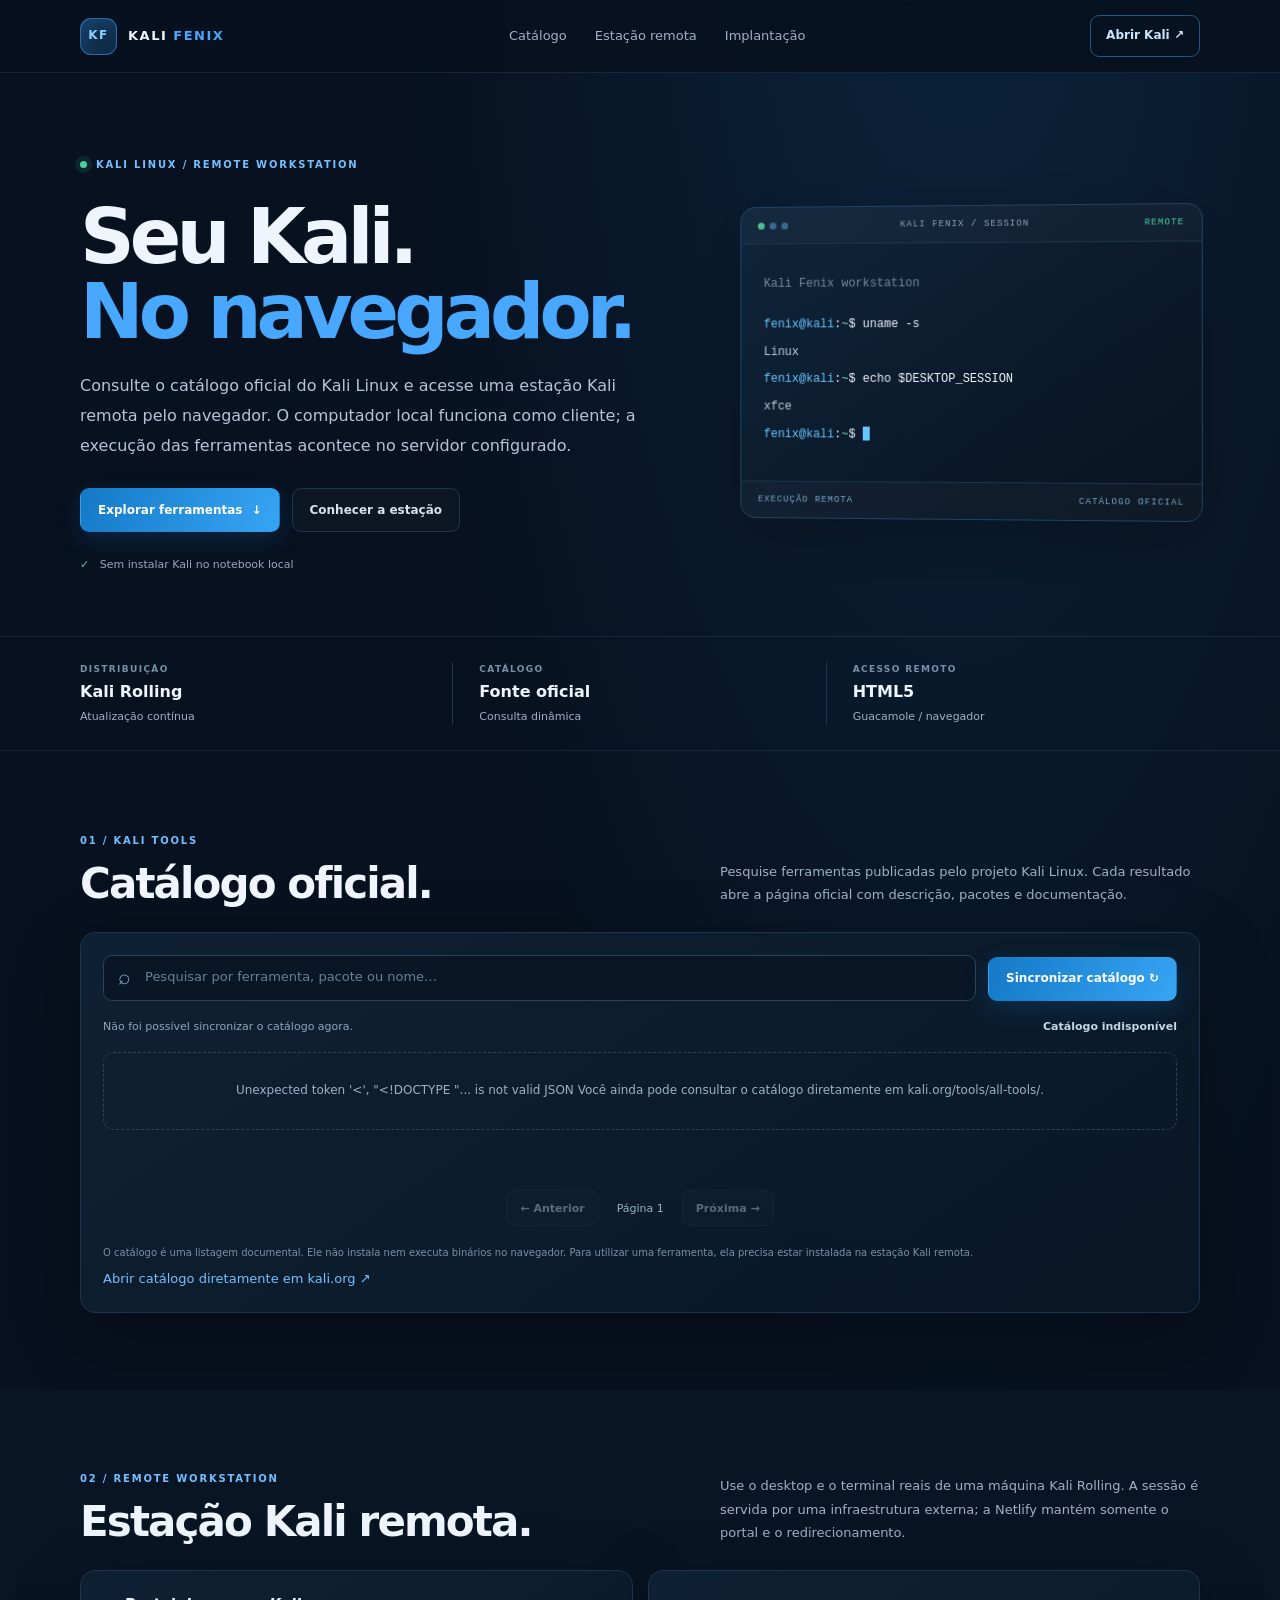
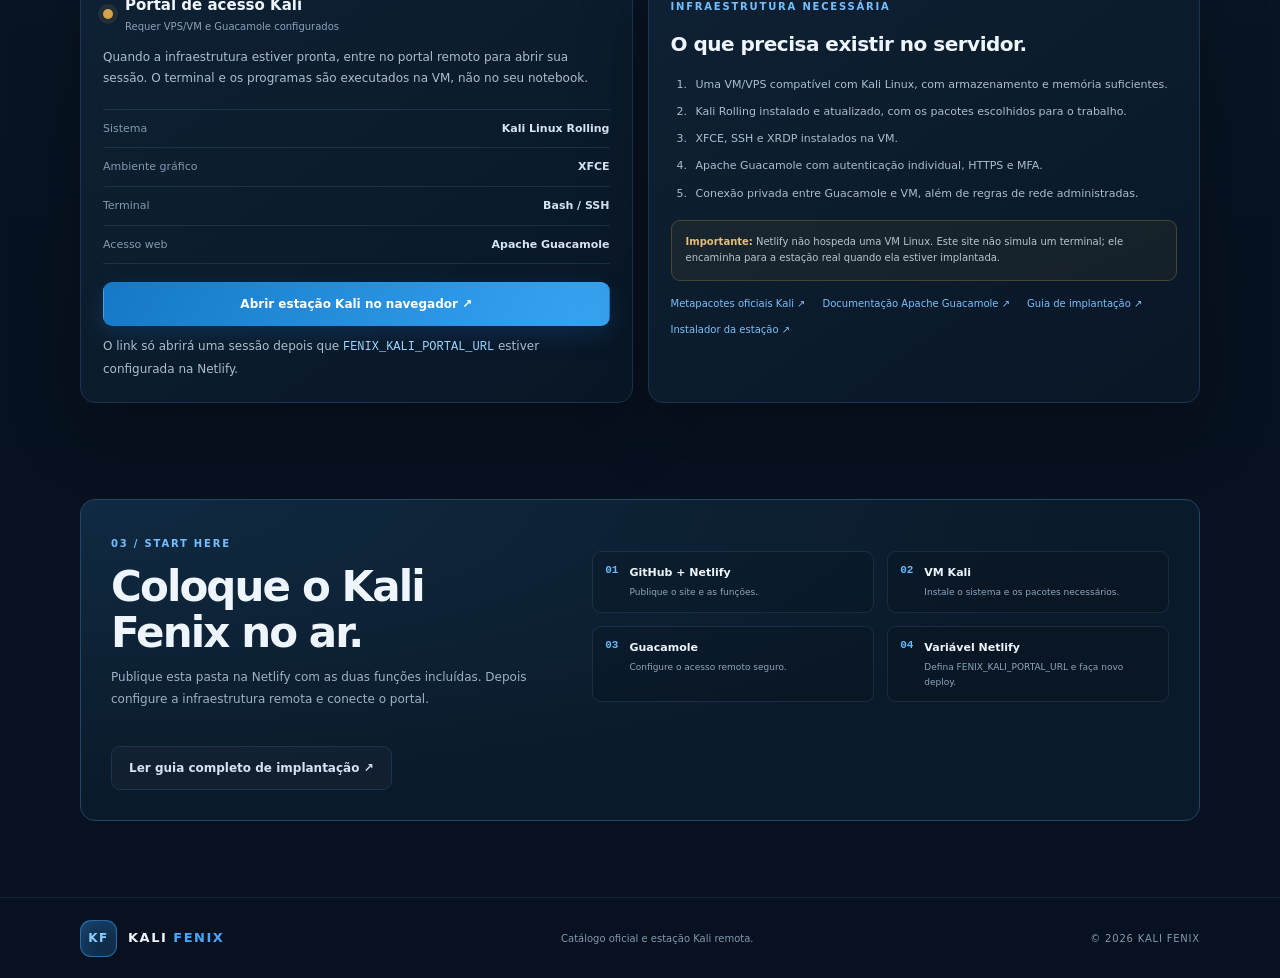
==== Kali-Fenix/public/index.html @ c7c78738 "Add files via upload add public in files kali-fenix" ====
<!doctype html>
<html lang="pt-BR">
<head>
  <meta charset="utf-8">
  <meta name="viewport" content="width=device-width, initial-scale=1">
  <meta name="description" content="Kali Fenix: catálogo oficial de ferramentas Kali Linux e acesso à estação Kali remota pelo navegador.">
  <meta name="theme-color" content="#07111f">
  <meta name="color-scheme" content="dark">
  <meta name="referrer" content="strict-origin-when-cross-origin">
  <title>Kali Fenix — Kali Linux no navegador</title>
  <link rel="icon" href="assets/kali-fenix.svg" type="image/svg+xml">
  <link rel="stylesheet" href="css/kali-fenix.css">
  <script defer src="js/kali-fenix.js"></script>
</head>
<body>
  <a class="skip-link" href="#main">Pular para o conteúdo</a>
  <header class="site-header" id="top">
    <div class="container header-inner">
      <a class="brand" href="index.html" aria-label="Kali Fenix, início">
        <span class="brand-mark" aria-hidden="true">KF</span>
        <span class="brand-name">KALI <strong>FENIX</strong></span>
      </a>
      <nav class="main-nav" aria-label="Navegação principal">
        <a href="#catalogo">Catálogo</a>
        <a href="#estacao">Estação remota</a>
        <a href="#implantacao">Implantação</a>
      </nav>
      <a class="header-cta" href="/.netlify/functions/kali-portal">Abrir Kali <span aria-hidden="true">↗</span></a>
    </div>
  </header>

  <main id="main">
    <section class="hero">
      <div class="container hero-grid">
        <div class="hero-copy">
          <div class="eyebrow"><span class="pulse-dot"></span> KALI LINUX / REMOTE WORKSTATION</div>
          <h1>Seu Kali.<br><em>No navegador.</em></h1>
          <p class="hero-description">Consulte o catálogo oficial do Kali Linux e acesse uma estação Kali remota pelo navegador. O computador local funciona como cliente; a execução das ferramentas acontece no servidor configurado.</p>
          <div class="hero-actions">
            <a class="button button-primary" href="#catalogo">Explorar ferramentas <span aria-hidden="true">↓</span></a>
            <a class="button button-secondary" href="#estacao">Conhecer a estação</a>
          </div>
          <div class="hero-note"><span aria-hidden="true">✓</span> Sem instalar Kali no notebook local</div>
        </div>
        <aside class="hero-terminal" aria-label="Resumo da arquitetura Kali Fenix">
          <div class="terminal-bar"><span class="terminal-lights"><i></i><i></i><i></i></span><span>KALI FENIX / SESSION</span><span class="terminal-live">REMOTE</span></div>
          <div class="terminal-body">
            <p class="terminal-muted">Kali Fenix workstation</p>
            <p><span class="prompt">fenix@kali</span>:<span class="path">~</span>$ uname -s</p>
            <p class="terminal-output">Linux</p>
            <p><span class="prompt">fenix@kali</span>:<span class="path">~</span>$ echo $DESKTOP_SESSION</p>
            <p class="terminal-output">xfce</p>
            <p><span class="prompt">fenix@kali</span>:<span class="path">~</span>$ <span class="cursor"></span></p>
          </div>
          <div class="terminal-footer"><span>EXECUÇÃO REMOTA</span><span>CATÁLOGO OFICIAL</span></div>
        </aside>
      </div>
    </section>

    <section class="quick-facts" aria-label="Características">
      <div class="container facts-grid">
        <div><span class="fact-label">DISTRIBUIÇÃO</span><strong>Kali Rolling</strong><small>Atualização contínua</small></div>
        <div><span class="fact-label">CATÁLOGO</span><strong>Fonte oficial</strong><small>Consulta dinâmica</small></div>
        <div><span class="fact-label">ACESSO REMOTO</span><strong>HTML5</strong><small>Guacamole / navegador</small></div>
      </div>
    </section>

    <section class="section catalog-section" id="catalogo">
      <div class="container">
        <div class="section-heading">
          <div><span class="section-kicker">01 / KALI TOOLS</span><h2>Catálogo oficial.</h2></div>
          <p>Pesquise ferramentas publicadas pelo projeto Kali Linux. Cada resultado abre a página oficial com descrição, pacotes e documentação.</p>
        </div>
        <div class="catalog-panel">
          <div class="catalog-toolbar">
            <label class="search-field" for="tool-search">
              <span aria-hidden="true">⌕</span>
              <input id="tool-search" type="search" placeholder="Pesquisar por ferramenta, pacote ou nome…" autocomplete="off">
            </label>
            <button class="button button-primary" id="catalog-refresh" type="button">Sincronizar catálogo ↻</button>
          </div>
          <div class="catalog-meta"><span id="catalog-status" role="status" aria-live="polite">Preparando consulta ao catálogo oficial…</span><strong id="catalog-count">— ferramentas</strong></div>
          <div id="catalog-results" class="catalog-results" aria-live="polite"><div class="empty-state">Carregando ferramentas do Kali Linux…</div></div>
          <div class="pagination">
            <button class="button button-secondary button-small" id="page-prev" type="button" disabled>← Anterior</button>
            <span id="page-label">Página 1</span>
            <button class="button button-secondary button-small" id="page-next" type="button" disabled>Próxima →</button>
          </div>
          <p class="disclaimer">O catálogo é uma listagem documental. Ele não instala nem executa binários no navegador. Para utilizar uma ferramenta, ela precisa estar instalada na estação Kali remota.</p>
          <p class="official-link"><a href="https://www.kali.org/tools/all-tools/" target="_blank" rel="noopener noreferrer">Abrir catálogo diretamente em kali.org ↗</a></p>
        </div>
      </div>
    </section>

    <section class="section workstation-section" id="estacao">
      <div class="container">
        <div class="section-heading">
          <div><span class="section-kicker">02 / REMOTE WORKSTATION</span><h2>Estação Kali remota.</h2></div>
          <p>Use o desktop e o terminal reais de uma máquina Kali Rolling. A sessão é servida por uma infraestrutura externa; a Netlify mantém somente o portal e o redirecionamento.</p>
        </div>
        <div class="workstation-grid">
          <article class="workstation-card">
            <div class="status-line"><span class="status-indicator"></span><div><strong>Portal de acesso Kali</strong><small>Requer VPS/VM e Guacamole configurados</small></div></div>
            <p>Quando a infraestrutura estiver pronta, entre no portal remoto para abrir sua sessão. O terminal e os programas são executados na VM, não no seu notebook.</p>
            <div class="spec-list">
              <div><span>Sistema</span><strong>Kali Linux Rolling</strong></div>
              <div><span>Ambiente gráfico</span><strong>XFCE</strong></div>
              <div><span>Terminal</span><strong>Bash / SSH</strong></div>
              <div><span>Acesso web</span><strong>Apache Guacamole</strong></div>
            </div>
            <a class="button button-primary button-wide" href="/.netlify/functions/kali-portal">Abrir estação Kali no navegador ↗</a>
            <p class="small-note">O link só abrirá uma sessão depois que <code>FENIX_KALI_PORTAL_URL</code> estiver configurada na Netlify.</p>
          </article>
          <article class="setup-card">
            <span class="section-kicker">INFRAESTRUTURA NECESSÁRIA</span>
            <h3>O que precisa existir no servidor.</h3>
            <ol>
              <li>Uma VM/VPS compatível com Kali Linux, com armazenamento e memória suficientes.</li>
              <li>Kali Rolling instalado e atualizado, com os pacotes escolhidos para o trabalho.</li>
              <li>XFCE, SSH e XRDP instalados na VM.</li>
              <li>Apache Guacamole com autenticação individual, HTTPS e MFA.</li>
              <li>Conexão privada entre Guacamole e VM, além de regras de rede administradas.</li>
            </ol>
            <div class="notice"><strong>Importante:</strong> Netlify não hospeda uma VM Linux. Este site não simula um terminal; ele encaminha para a estação real quando ela estiver implantada.</div>
            <div class="doc-links">
              <a href="https://www.kali.org/docs/general-use/metapackages/" target="_blank" rel="noopener noreferrer">Metapacotes oficiais Kali ↗</a>
              <a href="https://guacamole.apache.org/doc/gug/" target="_blank" rel="noopener noreferrer">Documentação Apache Guacamole ↗</a>
              <a href="FENIX-KALI-BROWSER-SETUP.md">Guia de implantação ↗</a>
              <a href="services/kali-workstation/README.md">Instalador da estação ↗</a>
            </div>
          </article>
        </div>
      </div>
    </section>

    <section class="section deployment-section" id="implantacao">
      <div class="container deployment-inner">
        <div><span class="section-kicker">03 / START HERE</span><h2>Coloque o Kali Fenix no ar.</h2><p>Publique esta pasta na Netlify com as duas funções incluídas. Depois configure a infraestrutura remota e conecte o portal.</p></div>
        <div class="deployment-steps">
          <div><span>01</span><p><strong>GitHub + Netlify</strong><small>Publique o site e as funções.</small></p></div>
          <div><span>02</span><p><strong>VM Kali</strong><small>Instale o sistema e os pacotes necessários.</small></p></div>
          <div><span>03</span><p><strong>Guacamole</strong><small>Configure o acesso remoto seguro.</small></p></div>
          <div><span>04</span><p><strong>Variável Netlify</strong><small>Defina FENIX_KALI_PORTAL_URL e faça novo deploy.</small></p></div>
        </div>
        <a class="button button-secondary" href="FENIX-KALI-BROWSER-SETUP.md">Ler guia completo de implantação ↗</a>
      </div>
    </section>
  </main>

  <footer class="site-footer">
    <div class="container footer-inner"><a class="brand" href="#top"><span class="brand-mark">KF</span><span class="brand-name">KALI <strong>FENIX</strong></span></a><p>Catálogo oficial e estação Kali remota.</p><span>© <span id="current-year"></span> KALI FENIX</span></div>
  </footer>
</body>
</html>
---- Kali-Fenix/public/css/kali-fenix.css ----
:root{color-scheme:dark;--bg:#07111f;--panel:#0c1a2b;--panel-2:#102238;--line:#1c344d;--text:#eef5fc;--muted:#9eb1c5;--blue:#48a8ff;--cyan:#65d8e7;--good:#4bd19b;--shadow:0 22px 70px rgba(0,0,0,.28);font-family:Inter,ui-sans-serif,system-ui,-apple-system,"Segoe UI",sans-serif}
*{box-sizing:border-box}html{scroll-behavior:smooth;scroll-padding-top:86px}body{margin:0;background:radial-gradient(ellipse at 75% -10%,rgba(29,113,183,.2),transparent 42%),var(--bg);color:var(--text);font-size:15px;line-height:1.6}a{color:inherit}button,input{font:inherit}.container{width:min(1120px,calc(100% - 40px));margin-inline:auto}.skip-link{position:absolute;left:-9999px;top:8px;z-index:100;background:white;color:#07111f;padding:10px 14px;border-radius:8px}.skip-link:focus{left:12px}.site-header{position:sticky;top:0;z-index:20;background:rgba(7,17,31,.86);backdrop-filter:blur(18px);border-bottom:1px solid rgba(120,164,204,.14)}.header-inner{min-height:72px;display:flex;align-items:center;justify-content:space-between;gap:28px}.brand{display:inline-flex;align-items:center;gap:11px;text-decoration:none;font-weight:900;letter-spacing:.1em}.brand-mark{width:37px;height:37px;display:grid;place-items:center;border:1px solid rgba(72,168,255,.5);border-radius:11px;background:linear-gradient(145deg,#133d63,#0b2035);color:#8bd0ff;font-size:12px;box-shadow:inset 0 0 20px rgba(72,168,255,.12)}.brand-name{font-size:13px}.brand-name strong{color:var(--blue)}.main-nav{display:flex;align-items:center;gap:28px}.main-nav a,.doc-links a,.official-link a{color:var(--muted);font-size:13px;text-decoration:none;transition:color .2s}.main-nav a:hover,.doc-links a:hover,.official-link a:hover{color:var(--blue)}.header-cta{padding:10px 15px;border:1px solid rgba(72,168,255,.45);border-radius:9px;text-decoration:none;color:#c8e6ff;font-size:12px;font-weight:800}.header-cta:hover{background:rgba(72,168,255,.1)}.hero{padding:78px 0 62px;border-bottom:1px solid rgba(120,164,204,.12)}.hero-grid{display:grid;grid-template-columns:1.12fr .88fr;align-items:center;gap:68px}.eyebrow,.section-kicker{display:inline-flex;align-items:center;gap:9px;color:#75bfff;font-size:10px;font-weight:900;letter-spacing:.18em}.pulse-dot{width:7px;height:7px;border-radius:50%;background:var(--good);box-shadow:0 0 0 5px rgba(75,209,155,.1)}h1{font-size:clamp(44px,6vw,76px);letter-spacing:-.065em;line-height:.99;margin:24px 0 22px}h1 em{font-style:normal;color:var(--blue)}.hero-description{max-width:650px;color:#b4c5d7;font-size:16px;line-height:1.85}.hero-actions{display:flex;flex-wrap:wrap;gap:12px;margin-top:28px}.button{display:inline-flex;align-items:center;justify-content:center;gap:9px;min-height:44px;padding:0 17px;border:1px solid transparent;border-radius:9px;text-decoration:none;font-size:12px;font-weight:850;cursor:pointer;transition:transform .18s,background .18s,border-color .18s}.button:hover:not(:disabled){transform:translateY(-1px)}.button:disabled{opacity:.4;cursor:not-allowed}.button-primary{background:linear-gradient(115deg,#1479c7,#37a5f4);color:#fff;box-shadow:0 8px 24px rgba(24,125,204,.2)}.button-primary:hover:not(:disabled){background:linear-gradient(115deg,#258bd7,#56b5ff)}.button-secondary{background:rgba(255,255,255,.025);border-color:var(--line);color:#d5e3f1}.button-secondary:hover:not(:disabled){border-color:#477aa5;background:rgba(72,168,255,.06)}.button-small{min-height:36px;padding:0 13px;font-size:11px}.button-wide{width:100%;margin-top:18px}.hero-note{margin-top:24px;color:#91a9bf;font-size:11px}.hero-note span{color:var(--good);font-weight:900;margin-right:7px}.hero-terminal{overflow:hidden;border:1px solid #214260;border-radius:15px;background:linear-gradient(145deg,rgba(15,37,59,.96),rgba(7,18,31,.98));box-shadow:var(--shadow);transform:perspective(900px) rotateY(-3deg)}.terminal-bar,.terminal-footer{display:flex;align-items:center;justify-content:space-between;gap:12px;padding:13px 17px;background:rgba(255,255,255,.025);color:#8aa4bc;font:9px ui-monospace,monospace;letter-spacing:.12em}.terminal-bar{border-bottom:1px solid var(--line)}.terminal-lights{display:flex;gap:5px}.terminal-lights i{width:7px;height:7px;background:#3d688a;border-radius:50%}.terminal-lights i:first-child{background:#4cbd93}.terminal-live{color:var(--good)}.terminal-body{padding:24px 23px 30px;min-height:224px;font:12px/1.9 ui-monospace,SFMono-Regular,Consolas,monospace}.terminal-body p{margin:5px 0}.terminal-muted{color:#718aa2!important;margin-bottom:18px!important}.prompt{color:#67c6ff}.path{color:#7de0c0}.terminal-output{color:#bacfe0}.cursor{display:inline-block;width:7px;height:14px;background:#62c8ff;vertical-align:-3px;animation:blink 1s steps(2,start) infinite}@keyframes blink{to{visibility:hidden}}.terminal-footer{border-top:1px solid var(--line);color:#78a5c8}.quick-facts{border-bottom:1px solid rgba(120,164,204,.12)}.facts-grid{display:grid;grid-template-columns:repeat(3,1fr);padding:25px 0}.facts-grid>div{display:flex;flex-direction:column;gap:3px;padding:0 26px;border-right:1px solid var(--line)}.facts-grid>div:first-child{padding-left:0}.facts-grid>div:last-child{border:0}.fact-label{color:#7592ad;font-size:9px;font-weight:900;letter-spacing:.15em}.facts-grid strong{font-size:16px}.facts-grid small{color:var(--muted);font-size:11px}.section{padding:76px 0}.section-heading{display:flex;align-items:end;justify-content:space-between;gap:42px;margin-bottom:25px}.section-heading h2,.deployment-inner h2{font-size:clamp(29px,4vw,42px);letter-spacing:-.045em;line-height:1.08;margin:10px 0 0}.section-heading>p{max-width:480px;margin:0;color:var(--muted);font-size:13px;line-height:1.8}.catalog-panel,.workstation-card,.setup-card{background:linear-gradient(145deg,rgba(15,33,52,.95),rgba(9,23,38,.98));border:1px solid var(--line);border-radius:15px;padding:22px;box-shadow:var(--shadow)}.catalog-toolbar{display:grid;grid-template-columns:minmax(0,1fr) auto;gap:12px;align-items:end}.search-field{min-height:46px;display:flex;align-items:center;gap:12px;padding:0 14px;border:1px solid #29435c;border-radius:9px;background:#081626;color:#7ea7c8}.search-field span{font-size:21px}.search-field input{width:100%;min-width:0;border:0;outline:0;background:transparent;color:var(--text);font-size:13px}.search-field input::placeholder{color:#688199}.catalog-meta{display:flex;justify-content:space-between;gap:15px;margin:17px 0;color:#8ea6bd;font-size:11px}.catalog-meta strong{color:#c4d7e9}.catalog-results{min-height:120px}.tool-grid{display:grid;grid-template-columns:repeat(3,minmax(0,1fr));gap:10px}.tool-card{display:flex;flex-direction:column;gap:6px;min-width:0;min-height:98px;padding:14px;border:1px solid #203a54;border-radius:10px;background:rgba(3,13,23,.42);text-decoration:none;transition:border-color .18s,transform .18s,background .18s}.tool-card:hover{border-color:#438ac1;background:rgba(30,89,135,.12);transform:translateY(-2px)}.tool-card strong{overflow-wrap:anywhere;color:#eaf4fd;font-size:13px}.tool-card code{overflow-wrap:anywhere;color:#7e9bb5;font-size:10px}.tool-card span{margin-top:auto;color:#68baff;font-size:10px;font-weight:850}.empty-state{padding:28px 15px;border:1px dashed #29445e;border-radius:10px;color:#9bb1c6;text-align:center;font-size:12px}.pagination{display:flex;align-items:center;justify-content:center;gap:18px;margin-top:18px;color:#9bb1c6;font-size:11px}.disclaimer,.small-note{color:#7891a9;font-size:10px;line-height:1.7}.disclaimer{margin:18px 0 8px}.official-link{margin:0;font-size:11px}.official-link a{color:#75bfff}.workstation-section{background:linear-gradient(180deg,rgba(14,39,63,.22),transparent)}.workstation-grid{display:grid;grid-template-columns:1fr 1fr;gap:15px}.workstation-card p{color:#aabed1;font-size:12px;line-height:1.8}.status-line{display:flex;align-items:center;gap:12px}.status-indicator{width:10px;height:10px;border-radius:50%;background:#d6a34d;box-shadow:0 0 0 5px rgba(214,163,77,.1)}.status-line strong,.status-line small{display:block}.status-line strong{font-size:15px}.status-line small{margin-top:2px;color:#8aa2b9;font-size:10px}.spec-list{margin-top:19px;border-top:1px solid var(--line)}.spec-list div{display:flex;justify-content:space-between;gap:15px;padding:10px 0;border-bottom:1px solid rgba(35,60,83,.65);font-size:11px}.spec-list span{color:#819ab2}.spec-list strong{color:#d6e5f3;text-align:right}.small-note{margin:10px 0 0}.small-note code{color:#9ed5ff}.setup-card h3{margin:11px 0 15px;font-size:20px;letter-spacing:-.025em}.setup-card ol{padding-left:20px;margin:0;color:#aabed1;font-size:11px;line-height:1.75}.setup-card li{padding-left:5px;margin:8px 0}.notice{margin-top:17px;padding:13px 14px;border:1px solid rgba(214,163,77,.25);border-radius:9px;background:rgba(214,163,77,.06);color:#b9c4ce;font-size:10px;line-height:1.65}.notice strong{color:#e5bf78}.doc-links{display:flex;flex-wrap:wrap;gap:10px 17px;margin-top:15px}.doc-links a{color:#78c2ff;font-size:10px;text-decoration:none}.doc-links a:hover{text-decoration:underline}.deployment-section{padding-top:20px}.deployment-inner{display:grid;grid-template-columns:.85fr 1.15fr;gap:24px 55px;align-items:center;padding:30px;border:1px solid #234665;border-radius:15px;background:radial-gradient(ellipse at 0 0,rgba(38,126,190,.16),transparent 65%),#0b1a2a}.deployment-inner>div:first-child p{max-width:430px;color:var(--muted);font-size:12px;line-height:1.8}.deployment-steps{display:grid;grid-template-columns:1fr 1fr;gap:13px}.deployment-steps>div{display:flex;align-items:start;gap:11px;padding:12px;border:1px solid rgba(84,132,173,.2);border-radius:9px;background:rgba(0,0,0,.12)}.deployment-steps>div>span{color:#68baff;font:800 11px ui-monospace,monospace}.deployment-steps p{margin:0}.deployment-steps strong,.deployment-steps small{display:block}.deployment-steps strong{font-size:11px}.deployment-steps small{margin-top:4px;color:#8da6bd;font-size:9px}.deployment-inner>.button{justify-self:start}.site-footer{border-top:1px solid rgba(120,164,204,.12);padding:22px 0}.footer-inner{display:flex;align-items:center;justify-content:space-between;gap:20px}.footer-inner p,.footer-inner>span{color:#8299af;font-size:10px}.footer-inner>span{letter-spacing:.08em}
@media(max-width:850px){.hero-grid{grid-template-columns:1fr;gap:34px}.hero-terminal{max-width:620px;transform:none}.workstation-grid{grid-template-columns:1fr}.section-heading{display:block}.section-heading>p{margin-top:14px}.deployment-inner{grid-template-columns:1fr;gap:22px}}
@media(max-width:620px){.container{width:min(100% - 28px,1120px)}.header-inner{min-height:63px;gap:12px}.main-nav{display:none}.header-cta{padding:9px 11px;font-size:10px}.brand-name{font-size:11px}.hero{padding:55px 0 42px}.hero-description{font-size:14px}.hero-actions{align-items:stretch;flex-direction:column}.hero-actions .button{width:100%}.facts-grid{grid-template-columns:1fr;gap:14px;padding:20px 0}.facts-grid>div,.facts-grid>div:first-child{padding:0;border:0}.section{padding:56px 0}.catalog-panel,.workstation-card,.setup-card{padding:15px}.catalog-toolbar{grid-template-columns:1fr}.catalog-toolbar>.button{width:100%}.catalog-meta{flex-direction:column;gap:5px}.tool-grid{grid-template-columns:1fr 1fr}.pagination{gap:9px}.deployment-inner{padding:20px}.deployment-steps{grid-template-columns:1fr}.footer-inner{align-items:flex-start;flex-direction:column;gap:8px}}
@media(max-width:390px){.tool-grid{grid-template-columns:1fr}.terminal-body{font-size:10px;padding:18px}.section-heading h2,.deployment-inner h2{font-size:29px}}
@media(prefers-reduced-motion:reduce){*,*::before,*::after{scroll-behavior:auto!important;animation-duration:.01ms!important;animation-iteration-count:1!important;transition-duration:.01ms!important}}
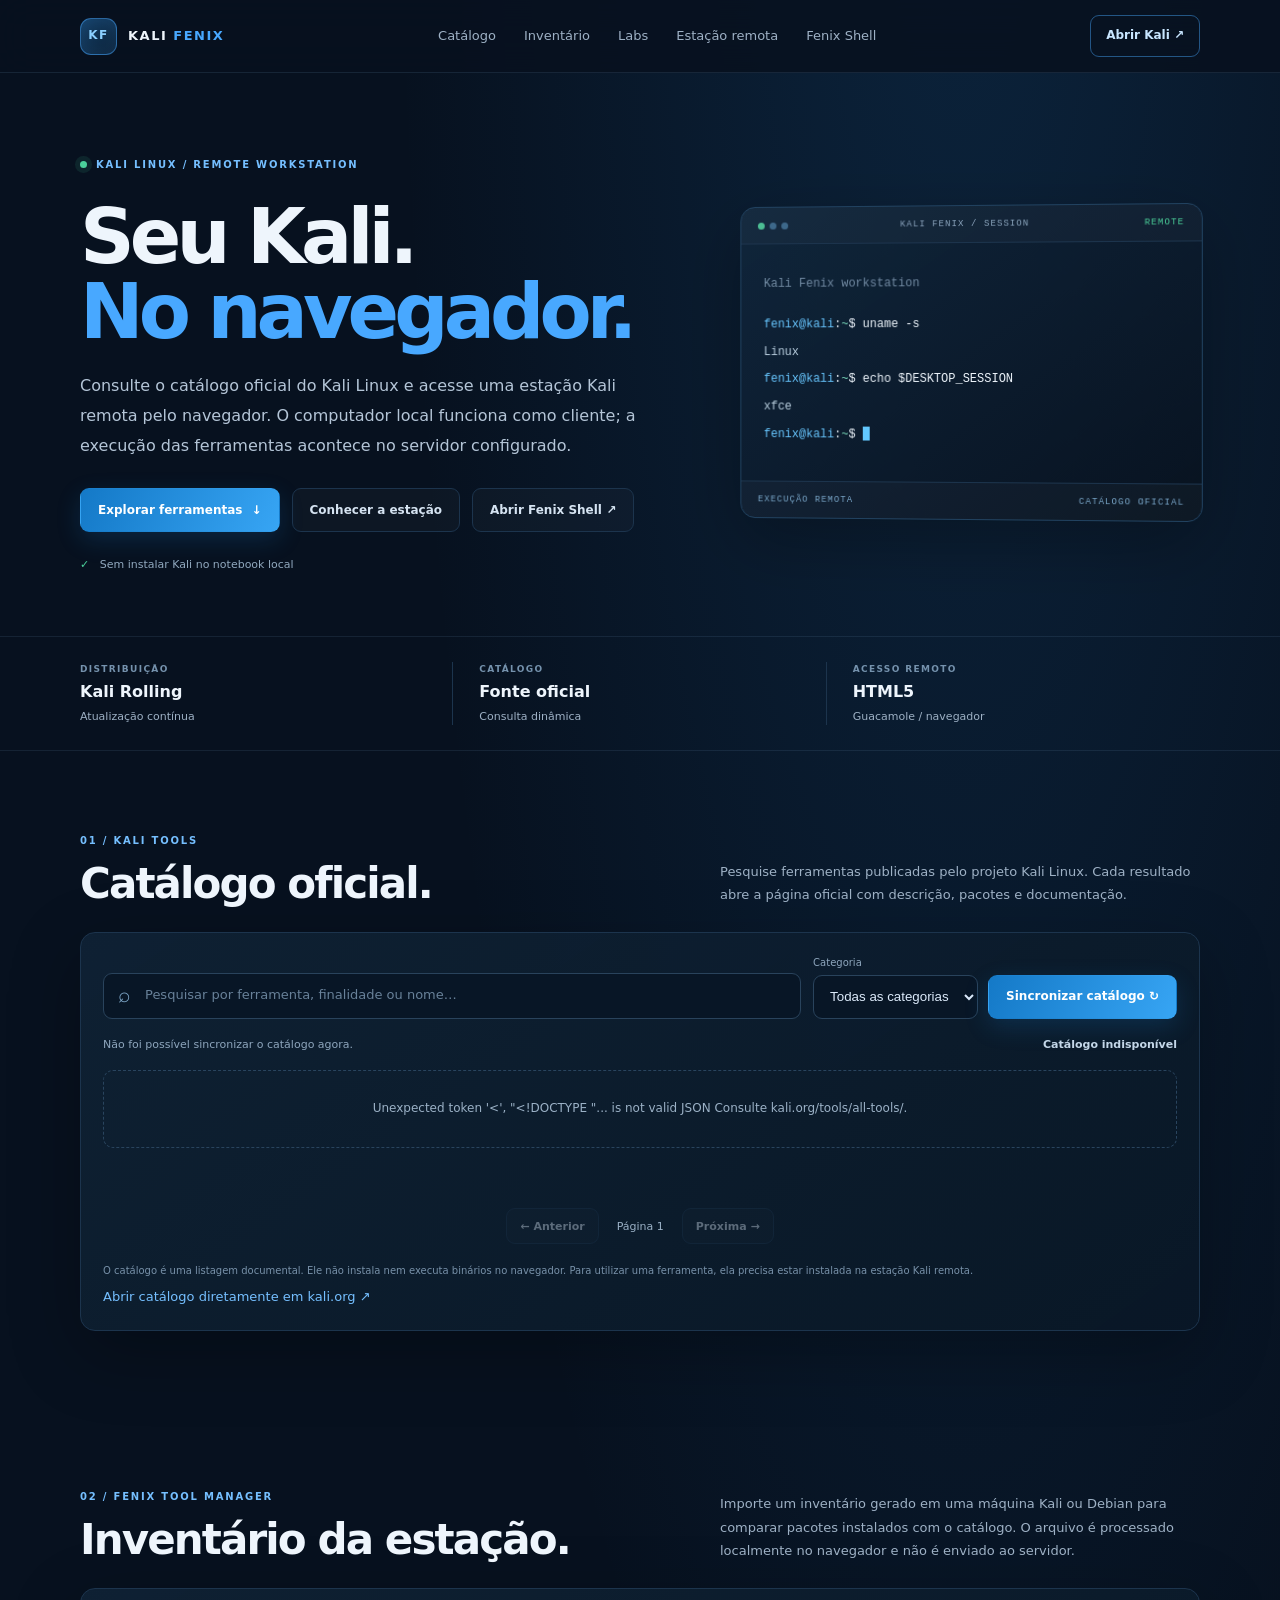
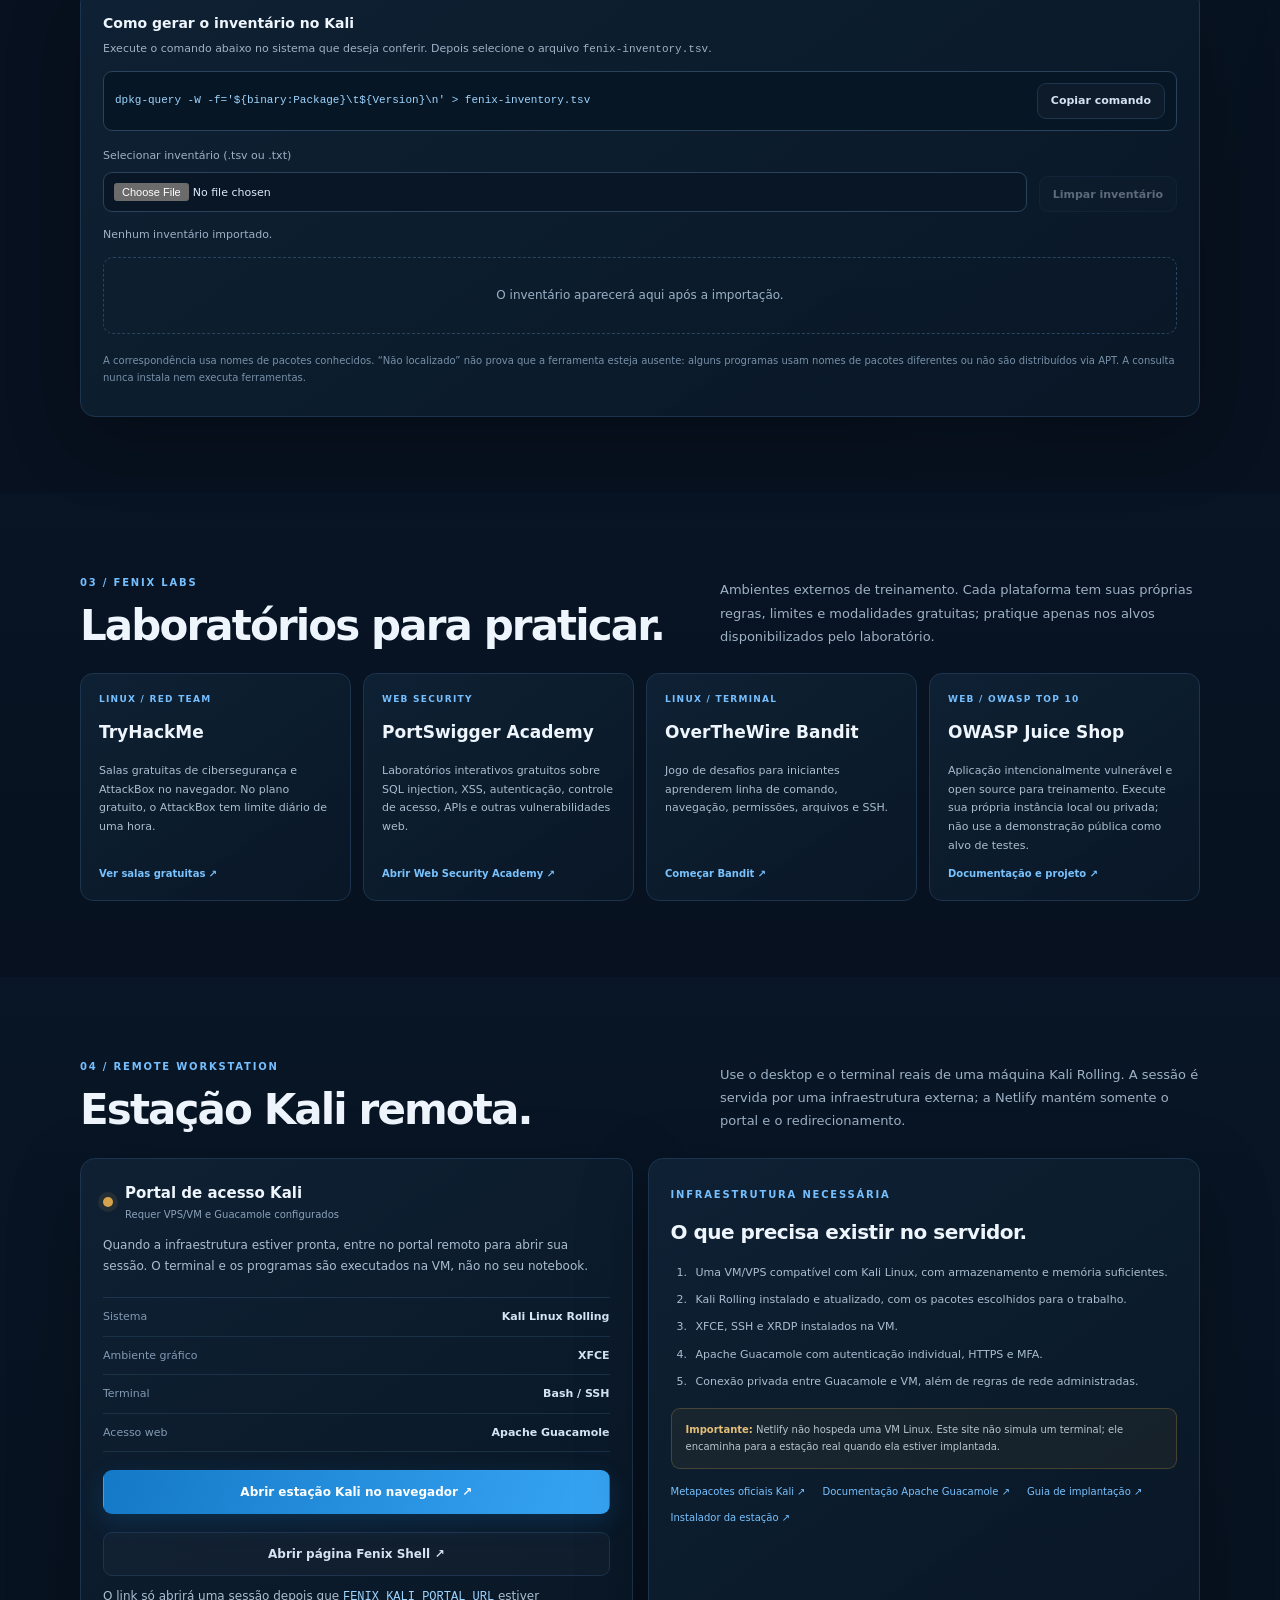
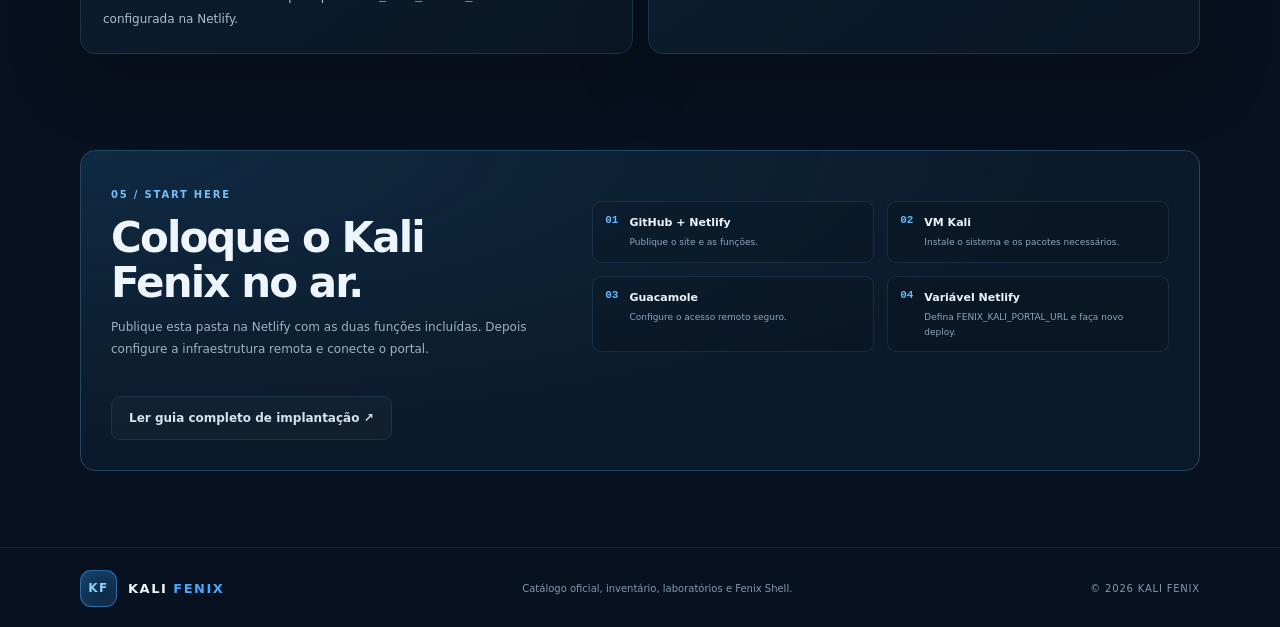
==== commit 195141d7: "Adicionar Fenix Tool Manager Labs e Fenix Shell" ====
--- a/Kali-Fenix/public/index.html
+++ b/Kali-Fenix/public/index.html
@@ -22,8 +22,10 @@
       </a>
       <nav class="main-nav" aria-label="Navegação principal">
         <a href="#catalogo">Catálogo</a>
+        <a href="#inventario">Inventário</a>
+        <a href="#labs">Labs</a>
         <a href="#estacao">Estação remota</a>
-        <a href="#implantacao">Implantação</a>
+        <a href="fenix-shell.html">Fenix Shell</a>
       </nav>
       <a class="header-cta" href="/.netlify/functions/kali-portal">Abrir Kali <span aria-hidden="true">↗</span></a>
     </div>
@@ -39,6 +41,7 @@
           <div class="hero-actions">
             <a class="button button-primary" href="#catalogo">Explorar ferramentas <span aria-hidden="true">↓</span></a>
             <a class="button button-secondary" href="#estacao">Conhecer a estação</a>
+            <a class="button button-secondary" href="fenix-shell.html">Abrir Fenix Shell ↗</a>
           </div>
           <div class="hero-note"><span aria-hidden="true">✓</span> Sem instalar Kali no notebook local</div>
         </div>
@@ -75,9 +78,15 @@
           <div class="catalog-toolbar">
             <label class="search-field" for="tool-search">
               <span aria-hidden="true">⌕</span>
-              <input id="tool-search" type="search" placeholder="Pesquisar por ferramenta, pacote ou nome…" autocomplete="off">
+              <input id="tool-search" type="search" placeholder="Pesquisar por ferramenta, finalidade ou nome…" autocomplete="off">
             </label>
-            <button class="button button-primary" id="catalog-refresh" type="button">Sincronizar catálogo ↻</button>
+            <div class="catalog-actions">
+              <label class="filter-field" for="tool-category">
+                <span>Categoria</span>
+                <select id="tool-category"><option value="">Todas as categorias</option></select>
+              </label>
+              <button class="button button-primary" id="catalog-refresh" type="button">Sincronizar catálogo ↻</button>
+            </div>
           </div>
           <div class="catalog-meta"><span id="catalog-status" role="status" aria-live="polite">Preparando consulta ao catálogo oficial…</span><strong id="catalog-count">— ferramentas</strong></div>
           <div id="catalog-results" class="catalog-results" aria-live="polite"><div class="empty-state">Carregando ferramentas do Kali Linux…</div></div>
@@ -92,10 +101,70 @@
       </div>
     </section>
 
+    <section class="section inventory-section" id="inventario">
+      <div class="container">
+        <div class="section-heading">
+          <div><span class="section-kicker">02 / FENIX TOOL MANAGER</span><h2>Inventário da estação.</h2></div>
+          <p>Importe um inventário gerado em uma máquina Kali ou Debian para comparar pacotes instalados com o catálogo. O arquivo é processado localmente no navegador e não é enviado ao servidor.</p>
+        </div>
+        <div class="inventory-panel">
+          <div class="inventory-intro">
+            <div>
+              <strong>Como gerar o inventário no Kali</strong>
+              <p>Execute o comando abaixo no sistema que deseja conferir. Depois selecione o arquivo <code>fenix-inventory.tsv</code>.</p>
+            </div>
+            <div class="copy-command-row">
+              <code id="inventory-command">dpkg-query -W -f='${binary:Package}\t${Version}\n' &gt; fenix-inventory.tsv</code>
+              <button class="button button-secondary button-small" id="copy-inventory-command" type="button">Copiar comando</button>
+            </div>
+          </div>
+          <div class="inventory-controls">
+            <label class="file-field" for="inventory-file"><span>Selecionar inventário (.tsv ou .txt)</span><input id="inventory-file" type="file" accept=".tsv,.txt,.csv,text/plain,text/tab-separated-values"></label>
+            <button class="button button-secondary button-small" id="inventory-clear" type="button" disabled>Limpar inventário</button>
+          </div>
+          <div id="inventory-status" class="inventory-status" role="status" aria-live="polite">Nenhum inventário importado.</div>
+          <div id="inventory-summary" class="inventory-summary" aria-live="polite"></div>
+          <div id="inventory-results" class="inventory-results"><div class="empty-state">O inventário aparecerá aqui após a importação.</div></div>
+          <p class="disclaimer">A correspondência usa nomes de pacotes conhecidos. “Não localizado” não prova que a ferramenta esteja ausente: alguns programas usam nomes de pacotes diferentes ou não são distribuídos via APT. A consulta nunca instala nem executa ferramentas.</p>
+        </div>
+      </div>
+    </section>
+
+    <section class="section labs-section" id="labs">
+      <div class="container">
+        <div class="section-heading">
+          <div><span class="section-kicker">03 / FENIX LABS</span><h2>Laboratórios para praticar.</h2></div>
+          <p>Ambientes externos de treinamento. Cada plataforma tem suas próprias regras, limites e modalidades gratuitas; pratique apenas nos alvos disponibilizados pelo laboratório.</p>
+        </div>
+        <div class="labs-grid">
+          <article class="lab-card">
+            <span class="lab-tag">LINUX / RED TEAM</span><h3>TryHackMe</h3>
+            <p>Salas gratuitas de cibersegurança e AttackBox no navegador. No plano gratuito, o AttackBox tem limite diário de uma hora.</p>
+            <a href="https://tryhackme.com/free-rooms" target="_blank" rel="noopener noreferrer">Ver salas gratuitas ↗</a>
+          </article>
+          <article class="lab-card">
+            <span class="lab-tag">WEB SECURITY</span><h3>PortSwigger Academy</h3>
+            <p>Laboratórios interativos gratuitos sobre SQL injection, XSS, autenticação, controle de acesso, APIs e outras vulnerabilidades web.</p>
+            <a href="https://portswigger.net/web-security" target="_blank" rel="noopener noreferrer">Abrir Web Security Academy ↗</a>
+          </article>
+          <article class="lab-card">
+            <span class="lab-tag">LINUX / TERMINAL</span><h3>OverTheWire Bandit</h3>
+            <p>Jogo de desafios para iniciantes aprenderem linha de comando, navegação, permissões, arquivos e SSH.</p>
+            <a href="https://overthewire.org/wargames/bandit/" target="_blank" rel="noopener noreferrer">Começar Bandit ↗</a>
+          </article>
+          <article class="lab-card">
+            <span class="lab-tag">WEB / OWASP TOP 10</span><h3>OWASP Juice Shop</h3>
+            <p>Aplicação intencionalmente vulnerável e open source para treinamento. Execute sua própria instância local ou privada; não use a demonstração pública como alvo de testes.</p>
+            <a href="https://owasp.org/www-project-juice-shop/" target="_blank" rel="noopener noreferrer">Documentação e projeto ↗</a>
+          </article>
+        </div>
+      </div>
+    </section>
+
     <section class="section workstation-section" id="estacao">
       <div class="container">
         <div class="section-heading">
-          <div><span class="section-kicker">02 / REMOTE WORKSTATION</span><h2>Estação Kali remota.</h2></div>
+          <div><span class="section-kicker">04 / REMOTE WORKSTATION</span><h2>Estação Kali remota.</h2></div>
           <p>Use o desktop e o terminal reais de uma máquina Kali Rolling. A sessão é servida por uma infraestrutura externa; a Netlify mantém somente o portal e o redirecionamento.</p>
         </div>
         <div class="workstation-grid">
@@ -109,6 +178,7 @@
               <div><span>Acesso web</span><strong>Apache Guacamole</strong></div>
             </div>
             <a class="button button-primary button-wide" href="/.netlify/functions/kali-portal">Abrir estação Kali no navegador ↗</a>
+            <a class="button button-secondary button-wide" href="fenix-shell.html">Abrir página Fenix Shell ↗</a>
             <p class="small-note">O link só abrirá uma sessão depois que <code>FENIX_KALI_PORTAL_URL</code> estiver configurada na Netlify.</p>
           </article>
           <article class="setup-card">
@@ -135,7 +205,7 @@
 
     <section class="section deployment-section" id="implantacao">
       <div class="container deployment-inner">
-        <div><span class="section-kicker">03 / START HERE</span><h2>Coloque o Kali Fenix no ar.</h2><p>Publique esta pasta na Netlify com as duas funções incluídas. Depois configure a infraestrutura remota e conecte o portal.</p></div>
+        <div><span class="section-kicker">05 / START HERE</span><h2>Coloque o Kali Fenix no ar.</h2><p>Publique esta pasta na Netlify com as duas funções incluídas. Depois configure a infraestrutura remota e conecte o portal.</p></div>
         <div class="deployment-steps">
           <div><span>01</span><p><strong>GitHub + Netlify</strong><small>Publique o site e as funções.</small></p></div>
           <div><span>02</span><p><strong>VM Kali</strong><small>Instale o sistema e os pacotes necessários.</small></p></div>
@@ -148,7 +218,7 @@
   </main>
 
   <footer class="site-footer">
-    <div class="container footer-inner"><a class="brand" href="#top"><span class="brand-mark">KF</span><span class="brand-name">KALI <strong>FENIX</strong></span></a><p>Catálogo oficial e estação Kali remota.</p><span>© <span id="current-year"></span> KALI FENIX</span></div>
+    <div class="container footer-inner"><a class="brand" href="#top"><span class="brand-mark">KF</span><span class="brand-name">KALI <strong>FENIX</strong></span></a><p>Catálogo oficial, inventário, laboratórios e Fenix Shell.</p><span>© <span id="current-year"></span> KALI FENIX</span></div>
   </footer>
 </body>
 </html>
--- a/Kali-Fenix/public/css/kali-fenix.css
+++ b/Kali-Fenix/public/css/kali-fenix.css
@@ -4,3 +4,8 @@
 @media(max-width:620px){.container{width:min(100% - 28px,1120px)}.header-inner{min-height:63px;gap:12px}.main-nav{display:none}.header-cta{padding:9px 11px;font-size:10px}.brand-name{font-size:11px}.hero{padding:55px 0 42px}.hero-description{font-size:14px}.hero-actions{align-items:stretch;flex-direction:column}.hero-actions .button{width:100%}.facts-grid{grid-template-columns:1fr;gap:14px;padding:20px 0}.facts-grid>div,.facts-grid>div:first-child{padding:0;border:0}.section{padding:56px 0}.catalog-panel,.workstation-card,.setup-card{padding:15px}.catalog-toolbar{grid-template-columns:1fr}.catalog-toolbar>.button{width:100%}.catalog-meta{flex-direction:column;gap:5px}.tool-grid{grid-template-columns:1fr 1fr}.pagination{gap:9px}.deployment-inner{padding:20px}.deployment-steps{grid-template-columns:1fr}.footer-inner{align-items:flex-start;flex-direction:column;gap:8px}}
 @media(max-width:390px){.tool-grid{grid-template-columns:1fr}.terminal-body{font-size:10px;padding:18px}.section-heading h2,.deployment-inner h2{font-size:29px}}
 @media(prefers-reduced-motion:reduce){*,*::before,*::after{scroll-behavior:auto!important;animation-duration:.01ms!important;animation-iteration-count:1!important;transition-duration:.01ms!important}}
+
+/* Fenix Tool Manager + Fenix Labs */
+.catalog-actions{display:flex;gap:10px;align-items:end}.filter-field{display:flex;flex-direction:column;gap:4px;color:#8ea6bd;font-size:10px}.filter-field select{min-height:44px;max-width:220px;padding:0 12px;border:1px solid #29435c;border-radius:9px;background:#081626;color:#dceafa}.tool-card .tool-category{display:inline-flex;align-self:flex-start;margin-top:2px;padding:3px 7px;border:1px solid rgba(72,168,255,.2);border-radius:99px;color:#91cfff;background:rgba(72,168,255,.06);font-size:9px;font-weight:800}.tool-card .tool-summary{color:#9eb1c5;font-size:10px;line-height:1.5}.tool-card .tool-requirement{color:#d3b77b;font-size:9px;line-height:1.45}.inventory-panel{padding:22px;border:1px solid var(--line);border-radius:15px;background:linear-gradient(145deg,rgba(15,33,52,.95),rgba(9,23,38,.98));box-shadow:var(--shadow)}.inventory-intro>div:first-child strong{font-size:14px}.inventory-intro p{margin:5px 0 13px;color:var(--muted);font-size:11px}.copy-command-row{display:flex;gap:10px;align-items:center;padding:11px;border:1px solid #29435c;border-radius:9px;background:#071625}.copy-command-row code{flex:1;overflow-wrap:anywhere;color:#9ed5ff;font-size:11px}.inventory-controls{display:flex;flex-wrap:wrap;gap:12px;align-items:end;margin-top:16px}.file-field{display:flex;flex:1;min-width:250px;flex-direction:column;gap:7px;color:#9eb1c5;font-size:11px}.file-field input{width:100%;padding:10px;border:1px solid #29435c;border-radius:9px;background:#081626;color:#dceafa;font-size:11px}.inventory-status{margin-top:14px;color:#9eb1c5;font-size:11px}.inventory-summary{display:grid;grid-template-columns:repeat(3,1fr);gap:10px;margin-top:13px}.inventory-stat{padding:13px;border:1px solid #203a54;border-radius:9px;background:rgba(3,13,23,.42)}.inventory-stat strong{display:block;color:#eaf4fd;font-size:21px}.inventory-stat span{color:#8ea6bd;font-size:10px}.inventory-table{width:100%;margin-top:12px;border-collapse:collapse;font-size:11px}.inventory-table th,.inventory-table td{padding:10px;text-align:left;border-bottom:1px solid rgba(35,60,83,.75)}.inventory-table th{color:#8ca8c2;font-size:9px;text-transform:uppercase;letter-spacing:.08em}.inventory-table td{color:#d5e3f1}.inventory-table code{color:#88bce7}.inventory-badge{display:inline-flex;padding:3px 7px;border-radius:99px;font-size:9px;font-weight:800}.inventory-badge.installed{color:#9fe4c7;background:rgba(75,209,155,.1)}.inventory-badge.unknown{color:#e5c98e;background:rgba(214,163,77,.1)}.labs-section{background:linear-gradient(180deg,rgba(14,39,63,.16),transparent)}.labs-grid{display:grid;grid-template-columns:repeat(4,minmax(0,1fr));gap:12px}.lab-card{display:flex;flex-direction:column;min-height:220px;padding:18px;border:1px solid var(--line);border-radius:13px;background:linear-gradient(145deg,rgba(15,33,52,.95),rgba(9,23,38,.98))}.lab-tag{color:#75bfff;font-size:9px;font-weight:900;letter-spacing:.14em}.lab-card h3{margin:12px 0 5px;font-size:17px}.lab-card p{flex:1;color:#aabed1;font-size:11px;line-height:1.7}.lab-card a{color:#78c2ff;font-size:10px;font-weight:800;text-decoration:none}.lab-card a:hover{text-decoration:underline}.shell-inline-link{display:inline-flex;margin-top:10px;color:#78c2ff;font-size:11px;font-weight:800;text-decoration:none}
+@media(max-width:980px){.labs-grid{grid-template-columns:repeat(2,minmax(0,1fr))}.catalog-actions{flex-wrap:wrap}.filter-field select{max-width:none;width:100%}}
+@media(max-width:620px){.catalog-actions{display:grid;grid-template-columns:1fr}.inventory-summary{grid-template-columns:1fr}.inventory-table{font-size:10px}.inventory-table th,.inventory-table td{padding:8px 5px}.labs-grid{grid-template-columns:1fr}.copy-command-row{align-items:stretch;flex-direction:column}}
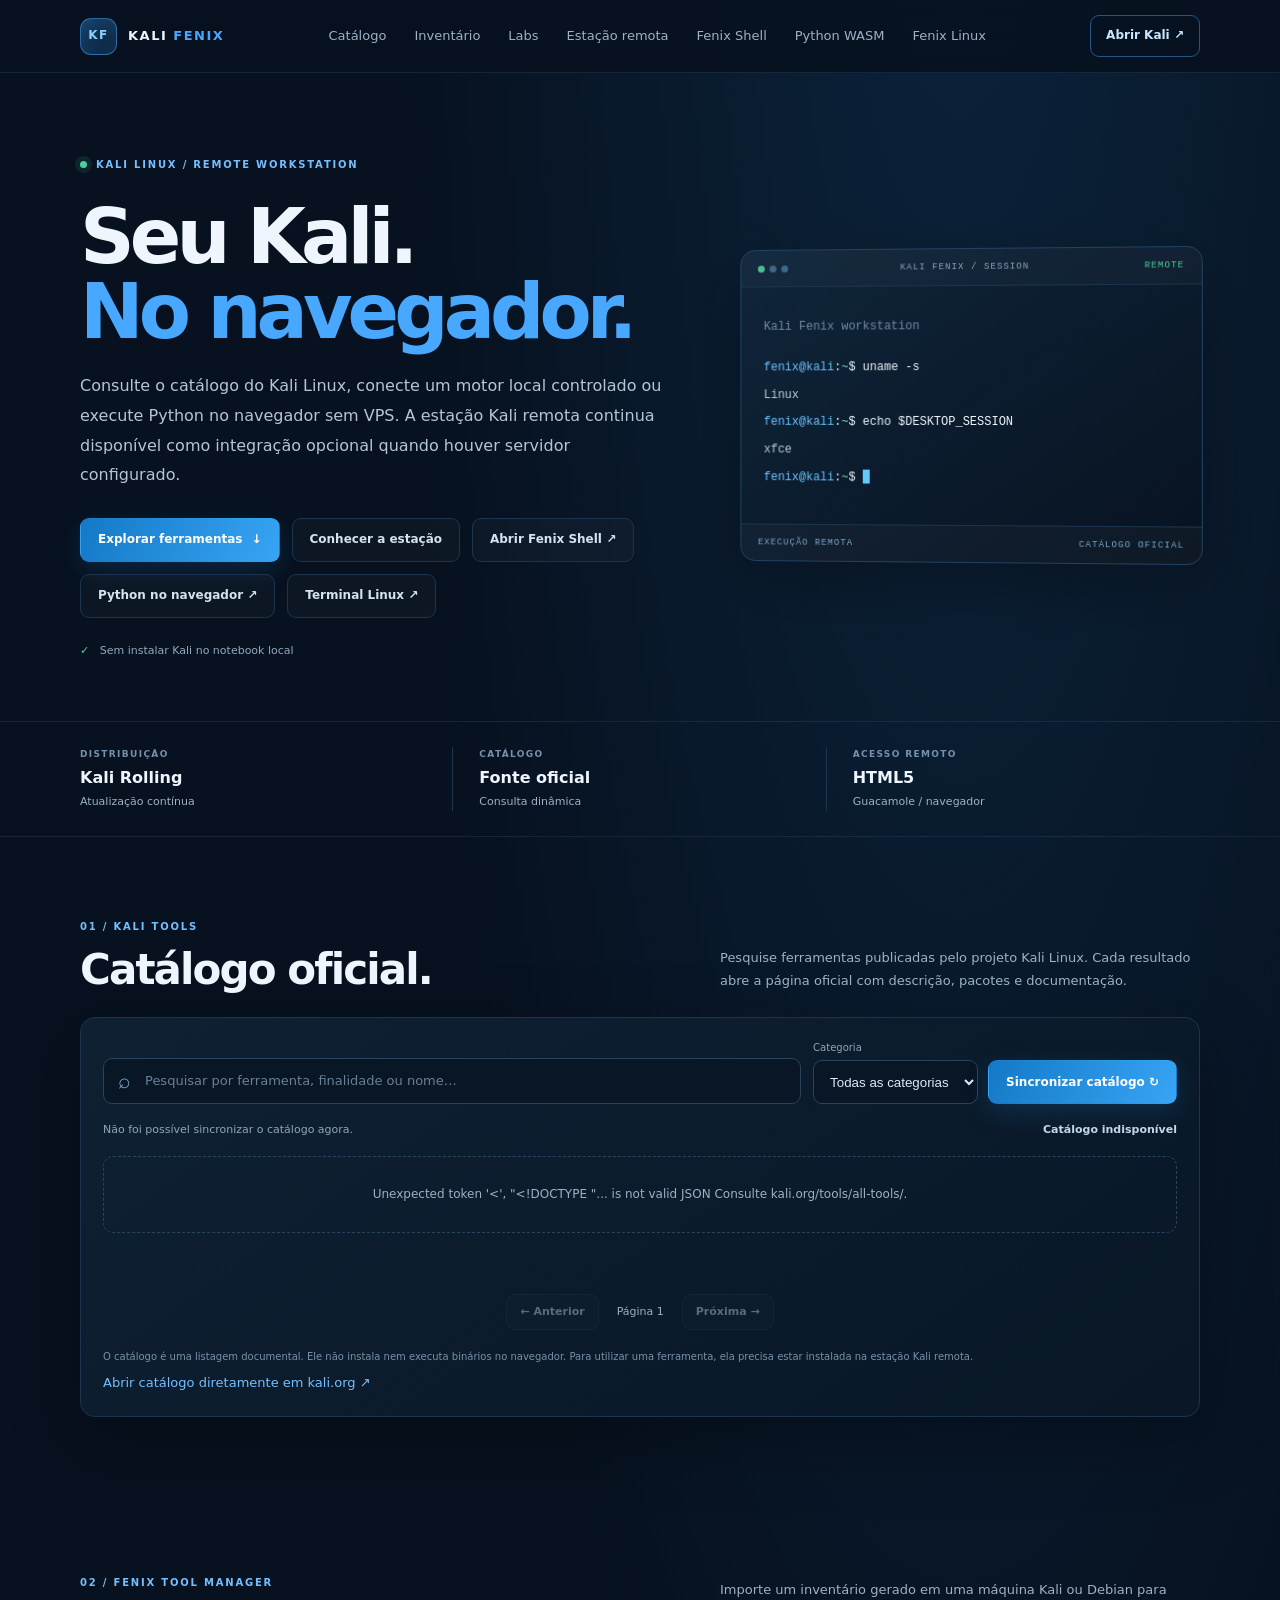
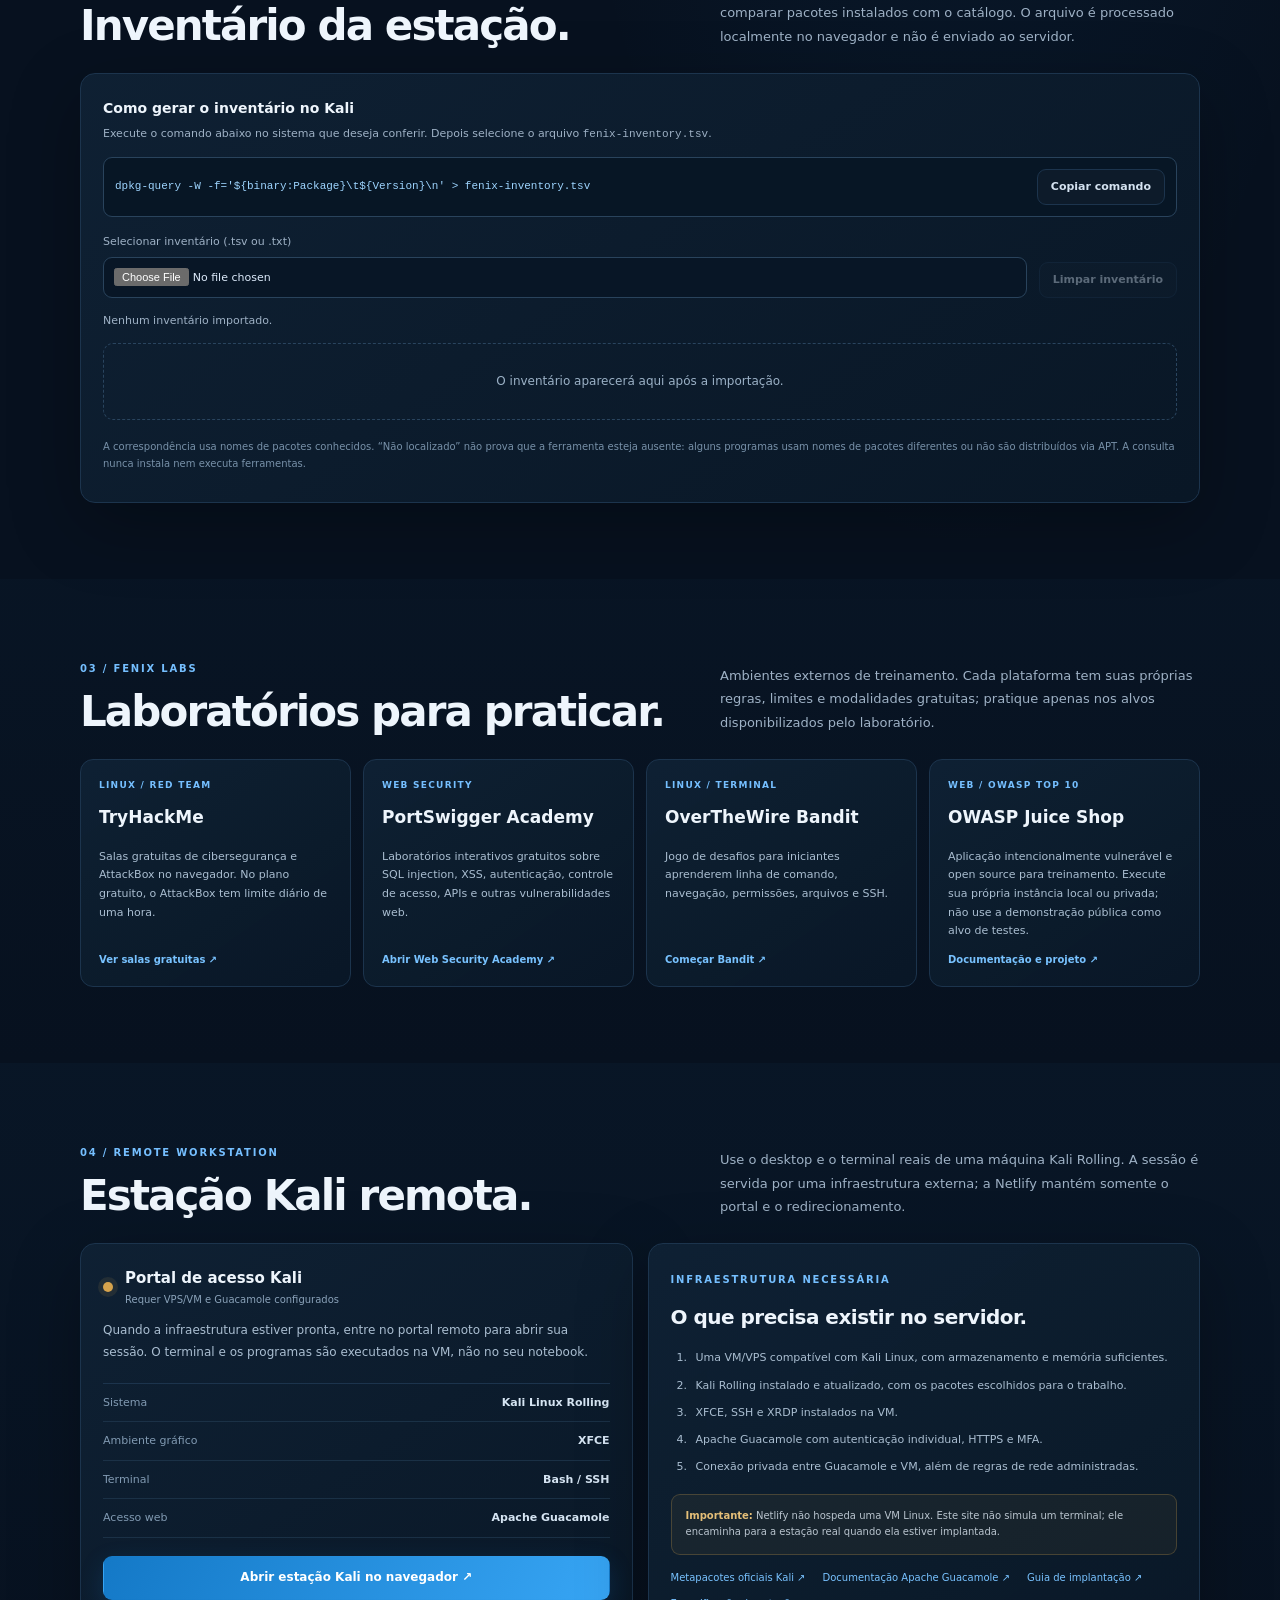
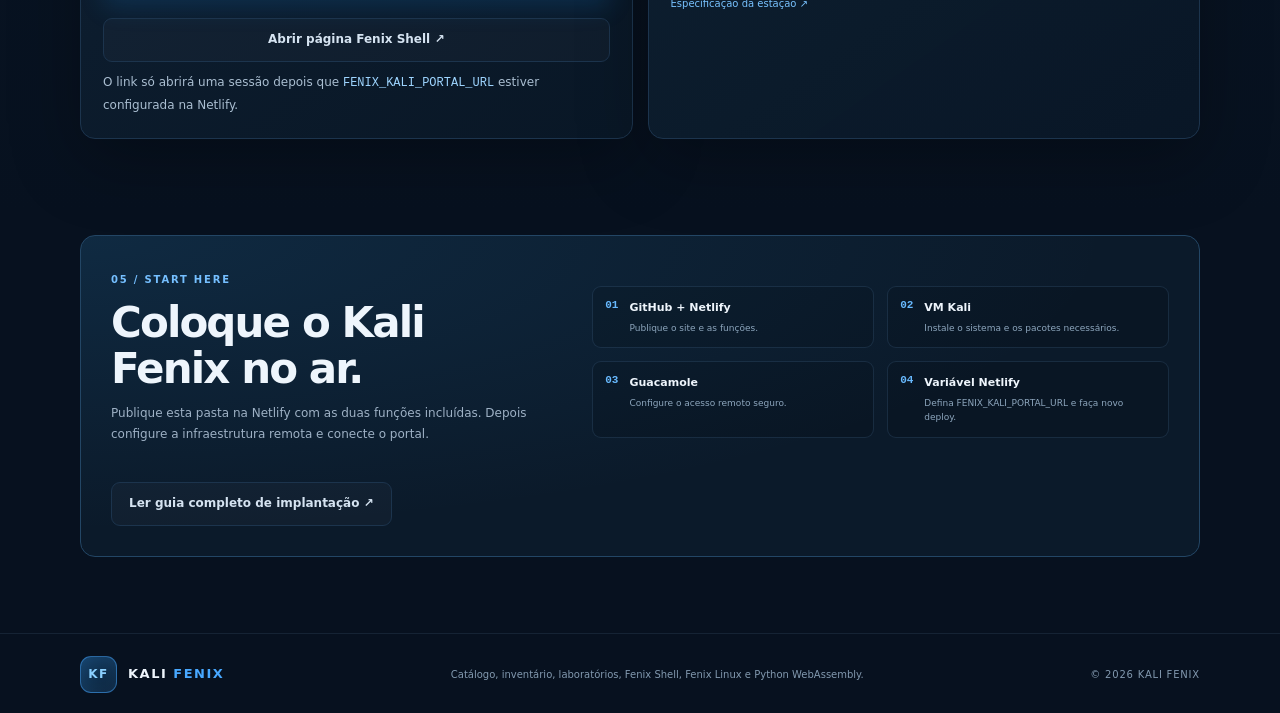
==== commit f9388ab9: "Add files via upload" ====
--- a/Kali-Fenix/public/index.html
+++ b/Kali-Fenix/public/index.html
@@ -3,7 +3,7 @@
 <head>
   <meta charset="utf-8">
   <meta name="viewport" content="width=device-width, initial-scale=1">
-  <meta name="description" content="Kali Fenix: catálogo oficial de ferramentas Kali Linux e acesso à estação Kali remota pelo navegador.">
+  <meta name="description" content="Kali Fenix: catálogo de ferramentas, terminal Linux emulado, motor local e laboratório Python WebAssembly no navegador.">
   <meta name="theme-color" content="#07111f">
   <meta name="color-scheme" content="dark">
   <meta name="referrer" content="strict-origin-when-cross-origin">
@@ -26,6 +26,8 @@
         <a href="#labs">Labs</a>
         <a href="#estacao">Estação remota</a>
         <a href="fenix-shell.html">Fenix Shell</a>
+        <a href="fenix-browser-lab.html">Python WASM</a>
+        <a href="fenix-linux.html">Fenix Linux</a>
       </nav>
       <a class="header-cta" href="/.netlify/functions/kali-portal">Abrir Kali <span aria-hidden="true">↗</span></a>
     </div>
@@ -37,11 +39,13 @@
         <div class="hero-copy">
           <div class="eyebrow"><span class="pulse-dot"></span> KALI LINUX / REMOTE WORKSTATION</div>
           <h1>Seu Kali.<br><em>No navegador.</em></h1>
-          <p class="hero-description">Consulte o catálogo oficial do Kali Linux e acesse uma estação Kali remota pelo navegador. O computador local funciona como cliente; a execução das ferramentas acontece no servidor configurado.</p>
+          <p class="hero-description">Consulte o catálogo do Kali Linux, conecte um motor local controlado ou execute Python no navegador sem VPS. A estação Kali remota continua disponível como integração opcional quando houver servidor configurado.</p>
           <div class="hero-actions">
             <a class="button button-primary" href="#catalogo">Explorar ferramentas <span aria-hidden="true">↓</span></a>
             <a class="button button-secondary" href="#estacao">Conhecer a estação</a>
             <a class="button button-secondary" href="fenix-shell.html">Abrir Fenix Shell ↗</a>
+            <a class="button button-secondary" href="fenix-browser-lab.html">Python no navegador ↗</a>
+            <a class="button button-secondary" href="fenix-linux.html">Terminal Linux ↗</a>
           </div>
           <div class="hero-note"><span aria-hidden="true">✓</span> Sem instalar Kali no notebook local</div>
         </div>
@@ -196,7 +200,7 @@
               <a href="https://www.kali.org/docs/general-use/metapackages/" target="_blank" rel="noopener noreferrer">Metapacotes oficiais Kali ↗</a>
               <a href="https://guacamole.apache.org/doc/gug/" target="_blank" rel="noopener noreferrer">Documentação Apache Guacamole ↗</a>
               <a href="FENIX-KALI-BROWSER-SETUP.md">Guia de implantação ↗</a>
-              <a href="services/kali-workstation/README.md">Instalador da estação ↗</a>
+              <a href="services/kali-workstation/README.md">Especificação da estação ↗</a>
             </div>
           </article>
         </div>
@@ -218,7 +222,7 @@
   </main>
 
   <footer class="site-footer">
-    <div class="container footer-inner"><a class="brand" href="#top"><span class="brand-mark">KF</span><span class="brand-name">KALI <strong>FENIX</strong></span></a><p>Catálogo oficial, inventário, laboratórios e Fenix Shell.</p><span>© <span id="current-year"></span> KALI FENIX</span></div>
+    <div class="container footer-inner"><a class="brand" href="#top"><span class="brand-mark">KF</span><span class="brand-name">KALI <strong>FENIX</strong></span></a><p>Catálogo, inventário, laboratórios, Fenix Shell, Fenix Linux e Python WebAssembly.</p><span>© <span id="current-year"></span> KALI FENIX</span></div>
   </footer>
 </body>
 </html>
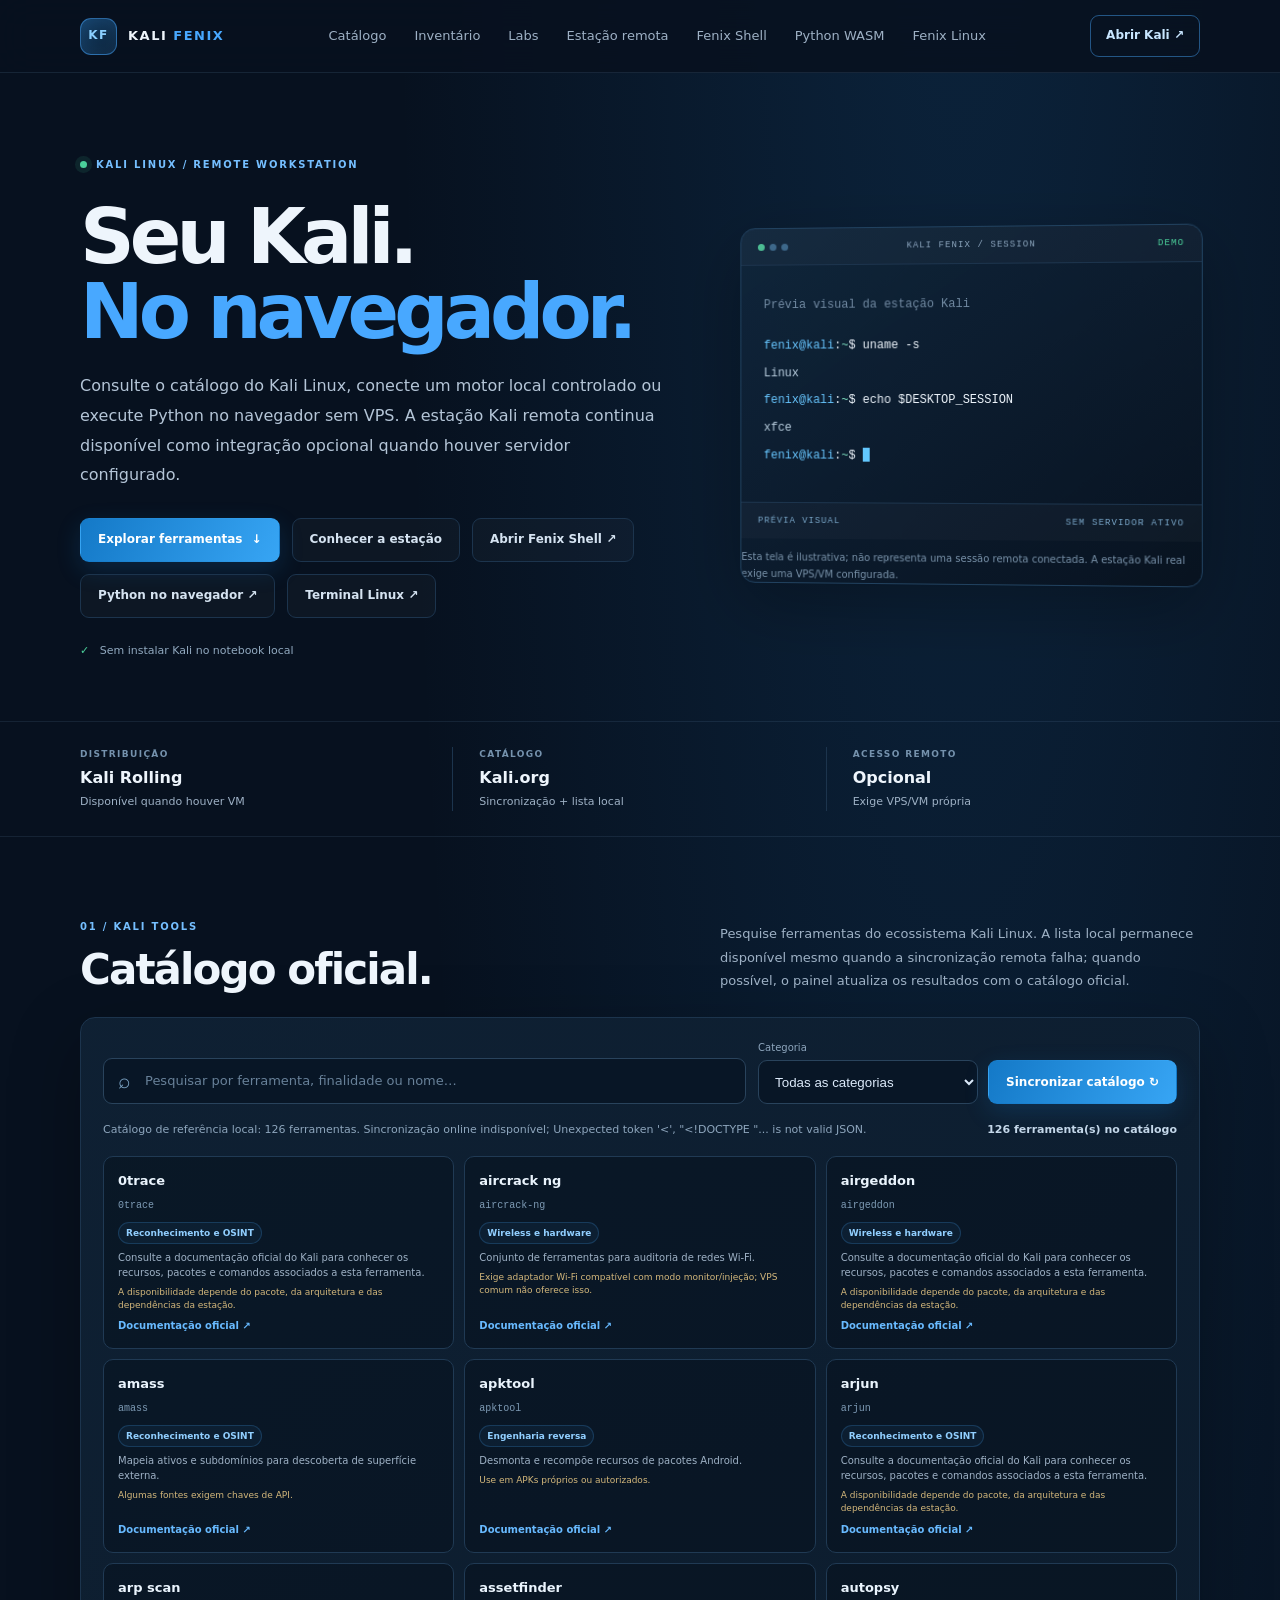
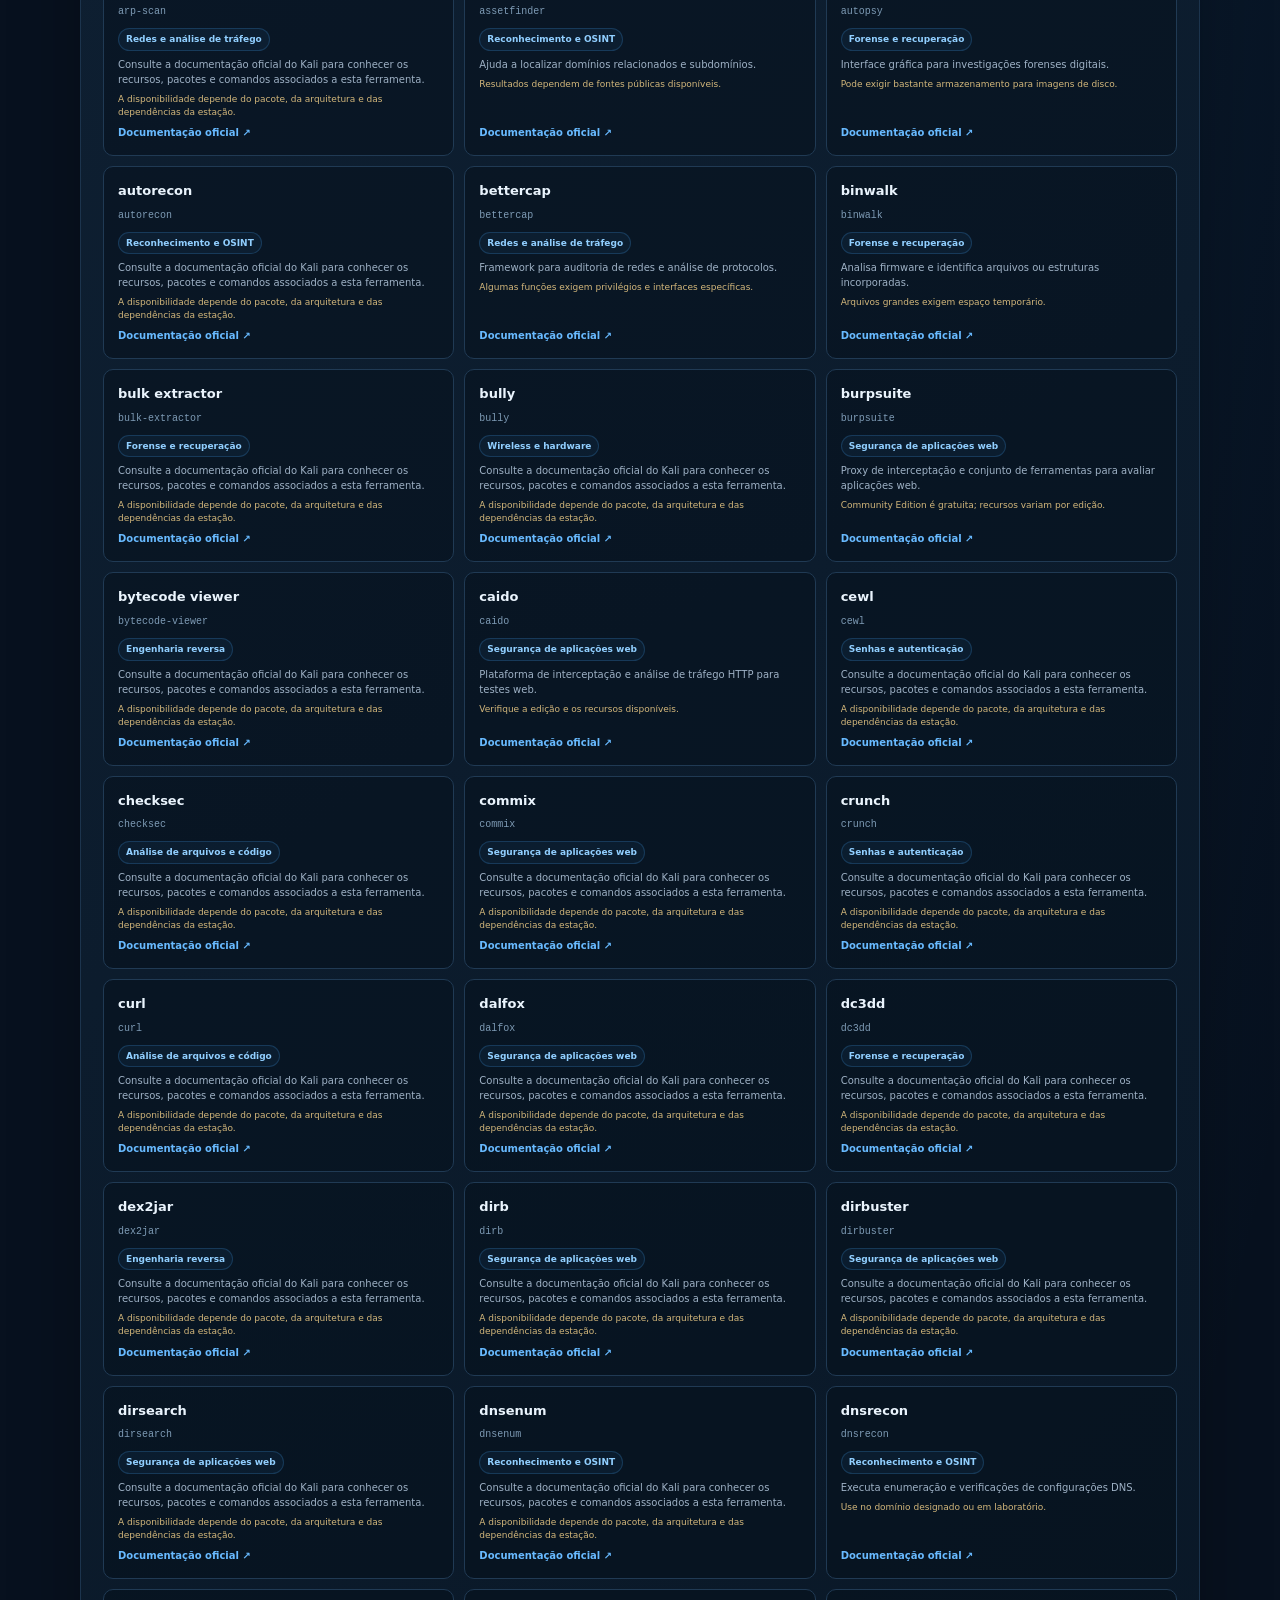
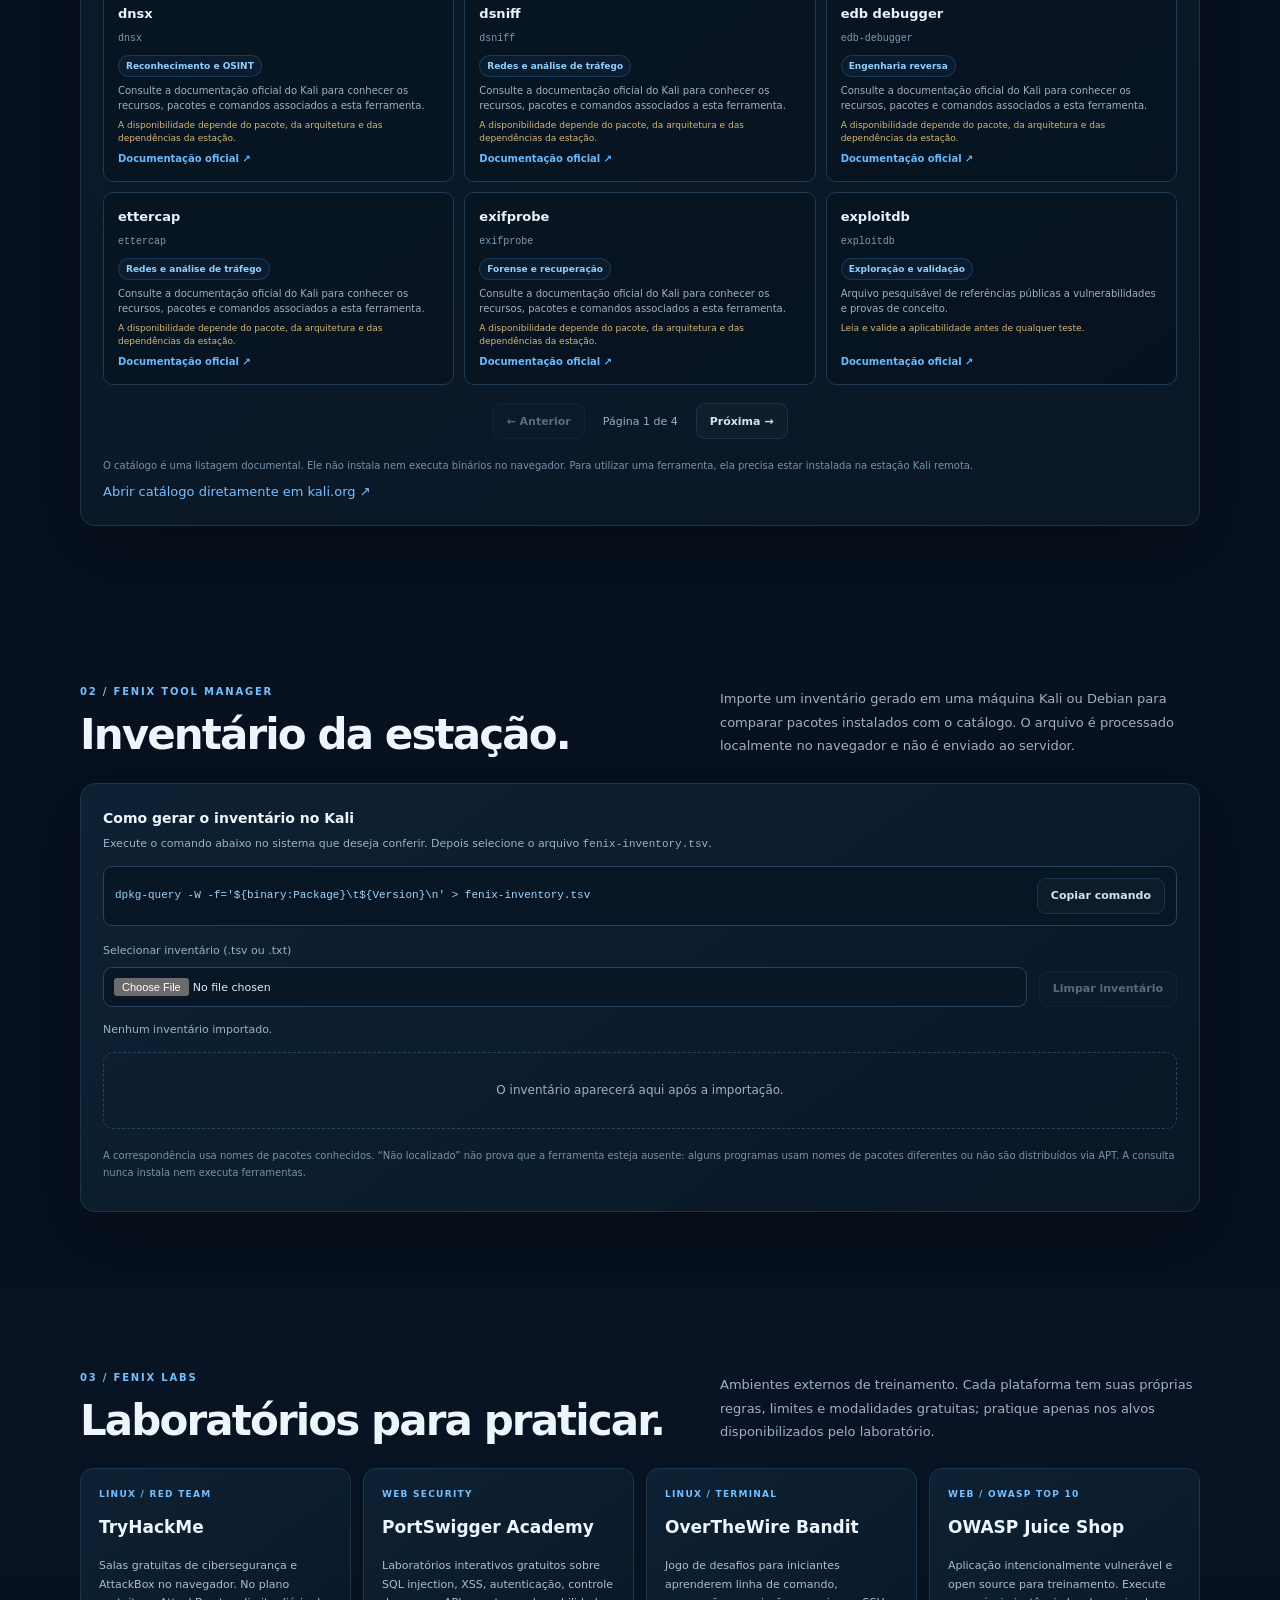
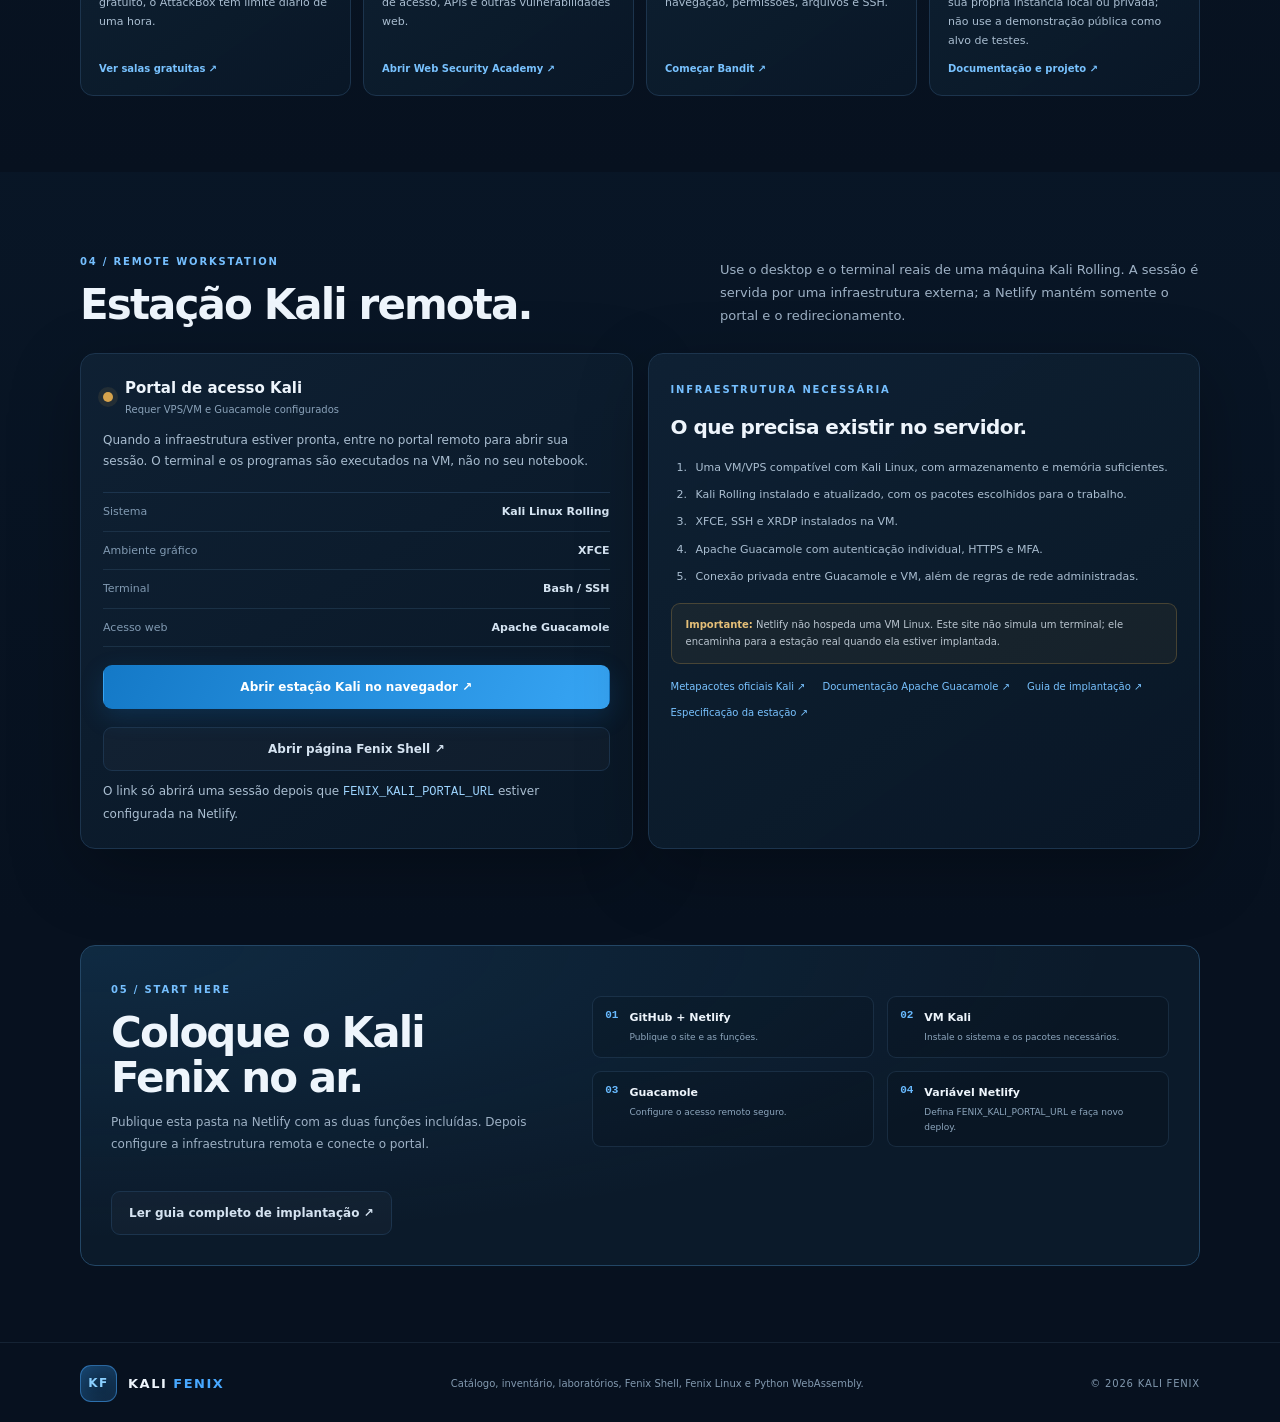
==== commit 5d2c65b6: "Add files via upload" ====
--- a/Kali-Fenix/public/index.html
+++ b/Kali-Fenix/public/index.html
@@ -50,25 +50,26 @@
           <div class="hero-note"><span aria-hidden="true">✓</span> Sem instalar Kali no notebook local</div>
         </div>
         <aside class="hero-terminal" aria-label="Resumo da arquitetura Kali Fenix">
-          <div class="terminal-bar"><span class="terminal-lights"><i></i><i></i><i></i></span><span>KALI FENIX / SESSION</span><span class="terminal-live">REMOTE</span></div>
+          <div class="terminal-bar"><span class="terminal-lights"><i></i><i></i><i></i></span><span>KALI FENIX / SESSION</span><span class="terminal-live">DEMO</span></div>
           <div class="terminal-body">
-            <p class="terminal-muted">Kali Fenix workstation</p>
+            <p class="terminal-muted">Prévia visual da estação Kali</p>
             <p><span class="prompt">fenix@kali</span>:<span class="path">~</span>$ uname -s</p>
             <p class="terminal-output">Linux</p>
             <p><span class="prompt">fenix@kali</span>:<span class="path">~</span>$ echo $DESKTOP_SESSION</p>
             <p class="terminal-output">xfce</p>
             <p><span class="prompt">fenix@kali</span>:<span class="path">~</span>$ <span class="cursor"></span></p>
           </div>
-          <div class="terminal-footer"><span>EXECUÇÃO REMOTA</span><span>CATÁLOGO OFICIAL</span></div>
+          <div class="terminal-footer"><span>PRÉVIA VISUAL</span><span>SEM SERVIDOR ATIVO</span></div>
+          <p class="small-note">Esta tela é ilustrativa; não representa uma sessão remota conectada. A estação Kali real exige uma VPS/VM configurada.</p>
         </aside>
       </div>
     </section>
 
     <section class="quick-facts" aria-label="Características">
       <div class="container facts-grid">
-        <div><span class="fact-label">DISTRIBUIÇÃO</span><strong>Kali Rolling</strong><small>Atualização contínua</small></div>
-        <div><span class="fact-label">CATÁLOGO</span><strong>Fonte oficial</strong><small>Consulta dinâmica</small></div>
-        <div><span class="fact-label">ACESSO REMOTO</span><strong>HTML5</strong><small>Guacamole / navegador</small></div>
+        <div><span class="fact-label">DISTRIBUIÇÃO</span><strong>Kali Rolling</strong><small>Disponível quando houver VM</small></div>
+        <div><span class="fact-label">CATÁLOGO</span><strong>Kali.org</strong><small>Sincronização + lista local</small></div>
+        <div><span class="fact-label">ACESSO REMOTO</span><strong>Opcional</strong><small>Exige VPS/VM própria</small></div>
       </div>
     </section>
 
@@ -76,7 +77,7 @@
       <div class="container">
         <div class="section-heading">
           <div><span class="section-kicker">01 / KALI TOOLS</span><h2>Catálogo oficial.</h2></div>
-          <p>Pesquise ferramentas publicadas pelo projeto Kali Linux. Cada resultado abre a página oficial com descrição, pacotes e documentação.</p>
+          <p>Pesquise ferramentas do ecossistema Kali Linux. A lista local permanece disponível mesmo quando a sincronização remota falha; quando possível, o painel atualiza os resultados com o catálogo oficial.</p>
         </div>
         <div class="catalog-panel">
           <div class="catalog-toolbar">
